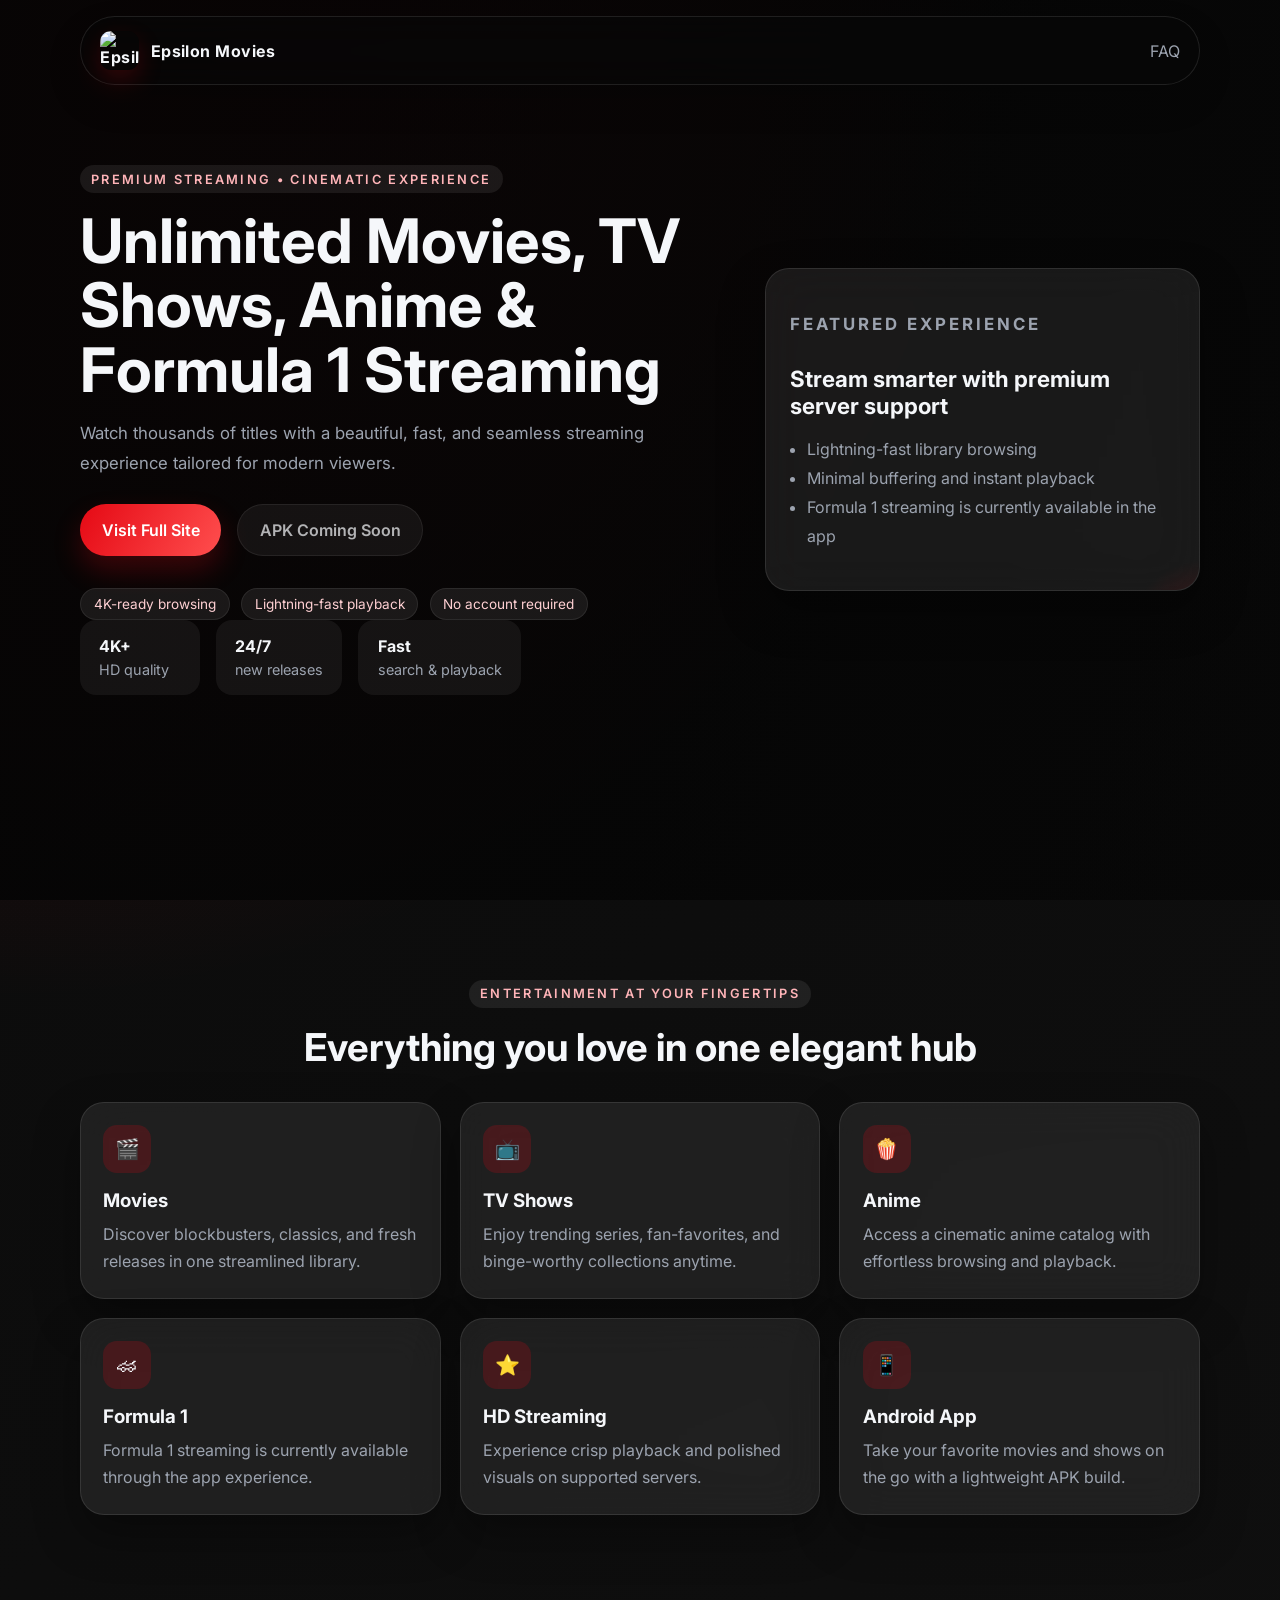
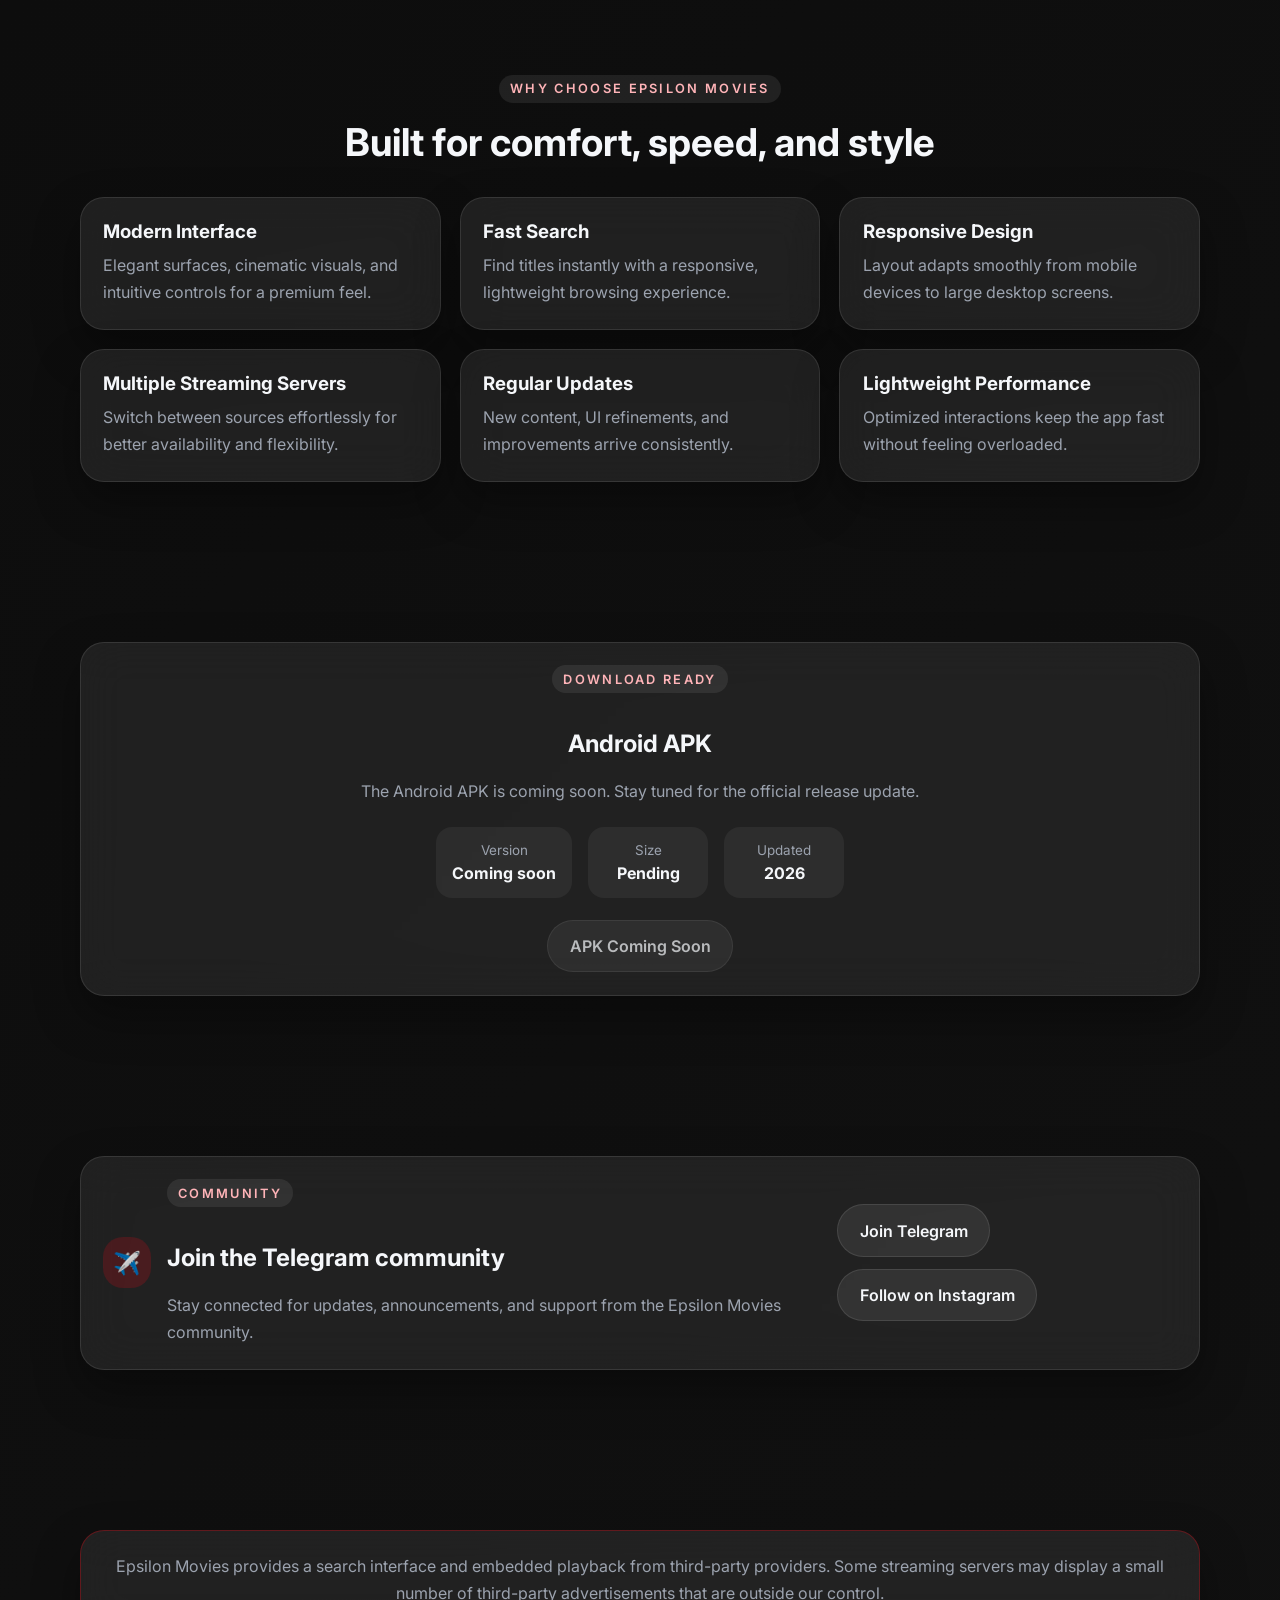
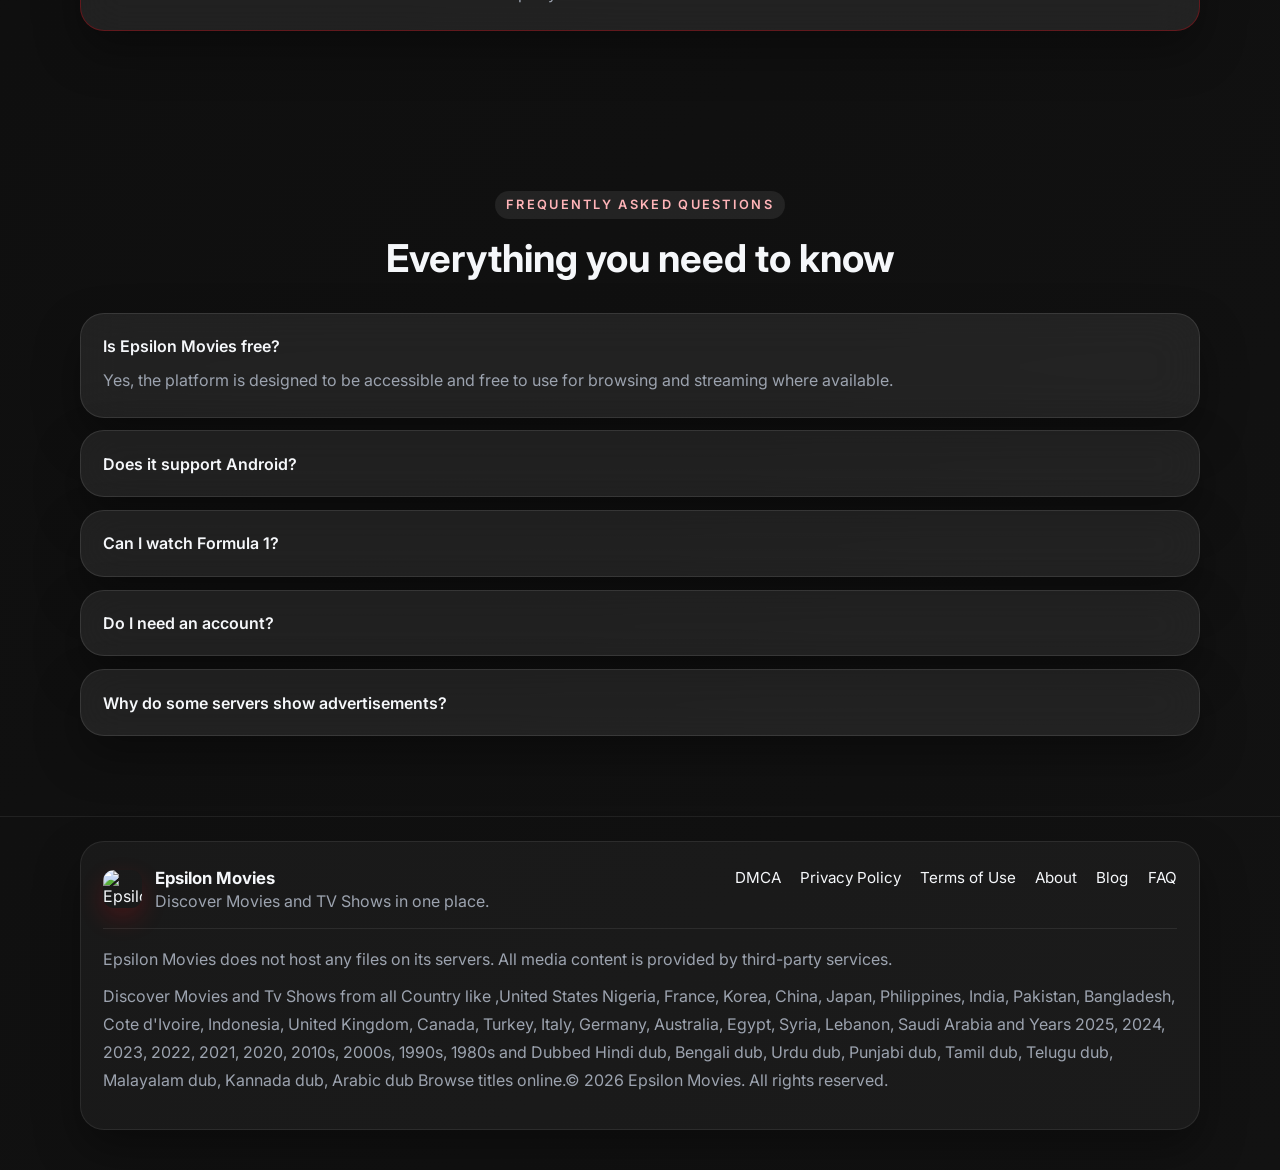
==== index.html @ 2ac41dfd "Add files via upload" ====
<!DOCTYPE html>
<html lang="en">
  <head>
    <meta charset="UTF-8" />
    <meta name="viewport" content="width=device-width, initial-scale=1.0" />
    <title>Epsilon Movies | Premium Streaming Landing Page</title>
    <meta
      name="description"
      content="Discover Epsilon Movies for unlimited movies, TV shows, anime, and Formula 1 streaming with a premium, fast, and responsive experience."
    />
    <meta name="theme-color" content="#0B0B0B" />
    <meta property="og:title" content="Epsilon Movies" />
    <meta
      property="og:description"
      content="Premium streaming experience for movies, TV shows, anime, and Formula 1."
    />
    <meta property="og:type" content="website" />
    <meta name="robots" content="index,follow" />
    <link rel="preconnect" href="https://fonts.googleapis.com" />
    <link rel="preconnect" href="https://fonts.gstatic.com" crossorigin />
    <link
      href="https://fonts.googleapis.com/css2?family=Inter:wght@400;500;600;700;800&display=swap"
      rel="stylesheet"
    />
    <link rel="stylesheet" href="styles.css" />
    <script src="config.js"></script>
  </head>
  <body>
    <div class="progress-bar" aria-hidden="true"></div>
    <button class="back-to-top" id="backToTop" type="button" aria-label="Back to top">↑</button>

    <div class="page-loader" aria-hidden="true">
      <div class="loader-ring"></div>
    </div>

    <header class="hero" id="top">
      <div class="hero-overlay"></div>
      <nav class="nav container">
        <a class="brand" href="#top" aria-label="Epsilon Movies home">
          <img class="brand-logo" src="file_00000000ea5072099b8b63f4286912cb.png" alt="Epsilon Movies logo" />
          <span>Epsilon Movies</span>
        </a>
        <a class="nav-link" href="#faq">FAQ</a>
      </nav>

      <div class="hero-content container reveal">
        <div class="hero-copy">
          <span class="eyebrow">Premium streaming • cinematic experience</span>
          <h1>Unlimited Movies, TV Shows, Anime &amp; Formula 1 Streaming</h1>
          <p>
            Watch thousands of titles with a beautiful, fast, and seamless streaming experience tailored for modern viewers.
          </p>
          <div class="hero-actions">
            <a class="btn btn-primary" href="https://epsilonmovies.space-z.ai" data-site-link>Visit Full Site</a>
            <a class="btn btn-secondary disabled" href="#download" aria-disabled="true">APK Coming Soon</a>
          </div>
          <div class="hero-badges" aria-label="Highlights">
            <span class="hero-badge">4K-ready browsing</span>
            <span class="hero-badge">Lightning-fast playback</span>
            <span class="hero-badge">No account required</span>
          </div>
          <div class="hero-stats">
            <div><strong>4K+</strong><span>HD quality</span></div>
            <div><strong>24/7</strong><span>new releases</span></div>
            <div><strong>Fast</strong><span>search & playback</span></div>
          </div>
        </div>
        <div class="hero-card glass-card">
          <p class="card-label">Featured Experience</p>
          <h2>Stream smarter with premium server support</h2>
          <ul>
            <li>Lightning-fast library browsing</li>
            <li>Minimal buffering and instant playback</li>
            <li>Formula 1 streaming is currently available in the app</li>
          </ul>
        </div>
      </div>
    </header>

    <main>
      <section class="section container" id="features">
        <div class="section-heading reveal">
          <span class="eyebrow">Entertainment at your fingertips</span>
          <h2>Everything you love in one elegant hub</h2>
        </div>
        <div class="feature-grid">
          <article class="glass-card feature-card reveal">
            <div class="feature-icon">🎬</div>
            <h3>Movies</h3>
            <p>Discover blockbusters, classics, and fresh releases in one streamlined library.</p>
          </article>
          <article class="glass-card feature-card reveal">
            <div class="feature-icon">📺</div>
            <h3>TV Shows</h3>
            <p>Enjoy trending series, fan-favorites, and binge-worthy collections anytime.</p>
          </article>
          <article class="glass-card feature-card reveal">
            <div class="feature-icon">🍿</div>
            <h3>Anime</h3>
            <p>Access a cinematic anime catalog with effortless browsing and playback.</p>
          </article>
          <article class="glass-card feature-card reveal">
            <div class="feature-icon">🏎</div>
            <h3>Formula 1</h3>
            <p>Formula 1 streaming is currently available through the app experience.</p>
          </article>
          <article class="glass-card feature-card reveal">
            <div class="feature-icon">⭐</div>
            <h3>HD Streaming</h3>
            <p>Experience crisp playback and polished visuals on supported servers.</p>
          </article>
          <article class="glass-card feature-card reveal">
            <div class="feature-icon">📱</div>
            <h3>Android App</h3>
            <p>Take your favorite movies and shows on the go with a lightweight APK build.</p>
          </article>
        </div>
      </section>

      <section class="section container" id="benefits">
        <div class="section-heading reveal">
          <span class="eyebrow">Why choose Epsilon Movies</span>
          <h2>Built for comfort, speed, and style</h2>
        </div>
        <div class="benefit-grid">
          <article class="glass-card benefit-card reveal">
            <h3>Modern Interface</h3>
            <p>Elegant surfaces, cinematic visuals, and intuitive controls for a premium feel.</p>
          </article>
          <article class="glass-card benefit-card reveal">
            <h3>Fast Search</h3>
            <p>Find titles instantly with a responsive, lightweight browsing experience.</p>
          </article>
          <article class="glass-card benefit-card reveal">
            <h3>Responsive Design</h3>
            <p>Layout adapts smoothly from mobile devices to large desktop screens.</p>
          </article>
          <article class="glass-card benefit-card reveal">
            <h3>Multiple Streaming Servers</h3>
            <p>Switch between sources effortlessly for better availability and flexibility.</p>
          </article>
          <article class="glass-card benefit-card reveal">
            <h3>Regular Updates</h3>
            <p>New content, UI refinements, and improvements arrive consistently.</p>
          </article>
          <article class="glass-card benefit-card reveal">
            <h3>Lightweight Performance</h3>
            <p>Optimized interactions keep the app fast without feeling overloaded.</p>
          </article>
        </div>
      </section>

      <section class="section container" id="download">
        <div class="glass-card download-card reveal">
          <div class="download-content">
            <span class="eyebrow">Download ready</span>
            <h2>Android APK</h2>
            <p>The Android APK is coming soon. Stay tuned for the official release update.</p>
            <div class="download-metrics">
              <div><span>Version</span><strong>Coming soon</strong></div>
              <div><span>Size</span><strong>Pending</strong></div>
              <div><span>Updated</span><strong>2026</strong></div>
            </div>
            <a class="btn btn-secondary disabled" href="#download" aria-disabled="true">APK Coming Soon</a>
          </div>
        </div>
      </section>

      <section class="section container" id="telegram">
        <div class="glass-card telegram-card reveal">
          <div class="telegram-icon">✈️</div>
          <div>
            <span class="eyebrow">Community</span>
            <h2>Join the Telegram community</h2>
            <p>Stay connected for updates, announcements, and support from the Epsilon Movies community.</p>
          </div>
          <div class="social-actions">
            <a class="btn btn-secondary" href="https://t.me/epsilonmovies" data-telegram-link target="_blank" rel="noreferrer">Join Telegram</a>
            <a class="btn btn-secondary" href="https://instagram.com/epsilonmovies.in" data-instagram-link target="_blank" rel="noreferrer">Follow on Instagram</a>
          </div>
        </div>
      </section>

      <section class="section container" id="disclaimer">
        <div class="glass-card disclaimer-card reveal">
          <p>
            Epsilon Movies provides a search interface and embedded playback from third-party providers. Some streaming servers may display a small number of third-party advertisements that are outside our control.
          </p>
        </div>
      </section>

      <section class="section container" id="faq">
        <div class="section-heading reveal">
          <span class="eyebrow">Frequently asked questions</span>
          <h2>Everything you need to know</h2>
        </div>
        <div class="faq-list">
          <details class="glass-card faq-item reveal" open>
            <summary>Is Epsilon Movies free?</summary>
            <p>Yes, the platform is designed to be accessible and free to use for browsing and streaming where available.</p>
          </details>
          <details class="glass-card faq-item reveal">
            <summary>Does it support Android?</summary>
            <p>Yes, Epsilon Movies offers an Android-friendly experience and APK download support.</p>
          </details>
          <details class="glass-card faq-item reveal">
            <summary>Can I watch Formula 1?</summary>
            <p>Yes, Formula 1 streaming is currently available through the app experience.</p>
          </details>
          <details class="glass-card faq-item reveal">
            <summary>Do I need an account?</summary>
            <p>No account is required for basic browsing and playback through the site experience.</p>
          </details>
          <details class="glass-card faq-item reveal">
            <summary>Why do some servers show advertisements?</summary>
            <p>Some third-party providers may include ads, and those display outside of our direct control.</p>
          </details>
        </div>
      </section>
    </main>

    <footer class="footer">
      <div class="container footer-shell">
        <div class="footer-top">
          <div class="footer-brand">
            <img class="brand-logo" src="file_00000000ea5072099b8b63f4286912cb.png" alt="Epsilon Movies logo" />
            <div>
              <h3>Epsilon Movies</h3>
              <p>Discover Movies and TV Shows in one place.</p>
            </div>
          </div>
          <div class="footer-links-grid">
            <a href="dmca.html">DMCA</a>
            <a href="privacy.html">Privacy Policy</a>
            <a href="terms.html">Terms of Use</a>
            <a href="#">About</a>
            <a href="#">Blog</a>
            <a href="#faq">FAQ</a>
          </div>
        </div>
        <div class="footer-divider"></div>
        <div class="footer-bottom">
          <p>
            Epsilon Movies does not host any files on its servers. All media content is provided by third-party services.
          </p>
          <p>
            Discover Movies and Tv Shows from all Country like ,United States Nigeria, France, Korea, China, Japan, Philippines, India, Pakistan, Bangladesh, Cote d'Ivoire, Indonesia, United Kingdom, Canada, Turkey, Italy, Germany, Australia, Egypt, Syria, Lebanon, Saudi Arabia and Years 2025, 2024, 2023, 2022, 2021, 2020, 2010s, 2000s, 1990s, 1980s and Dubbed Hindi dub, Bengali dub, Urdu dub, Punjabi dub, Tamil dub, Telugu dub, Malayalam dub, Kannada dub, Arabic dub Browse titles online.© 2026 Epsilon Movies. All rights reserved.
          </p>
        </div>
      </div>
    </footer>

    <script src="script.js"></script>
  </body>
</html>
---- styles.css ----
:root {
  --bg: #0b0b0b;
  --bg-alt: #121212;
  --surface: rgba(255, 255, 255, 0.08);
  --surface-strong: rgba(255, 255, 255, 0.12);
  --text: #f5f7fa;
  --muted: #9ca3af;
  --accent: #e50914;
  --accent-soft: rgba(229, 9, 20, 0.2);
  --border: rgba(255, 255, 255, 0.1);
  --shadow: 0 20px 45px rgba(0, 0, 0, 0.35);
}

* {
  box-sizing: border-box;
}

html {
  scroll-behavior: smooth;
}

body {
  margin: 0;
  font-family: 'Inter', sans-serif;
  background:
    radial-gradient(circle at top left, rgba(229, 9, 20, 0.24), transparent 22%),
    linear-gradient(135deg, var(--bg), var(--bg-alt));
  color: var(--text);
  min-height: 100vh;
  overflow-x: hidden;
}

img {
  max-width: 100%;
  display: block;
}

a {
  color: inherit;
  text-decoration: none;
}

.container {
  width: min(1120px, calc(100% - 2rem));
  margin: 0 auto;
}

.page-loader {
  position: fixed;
  inset: 0;
  background: var(--bg);
  display: grid;
  place-items: center;
  z-index: 50;
  transition: opacity 0.45s ease, visibility 0.45s ease;
}

.page-loader.hidden {
  opacity: 0;
  visibility: hidden;
}

.loader-ring {
  width: 3rem;
  height: 3rem;
  border-radius: 999px;
  border: 3px solid rgba(255, 255, 255, 0.15);
  border-top-color: var(--accent);
  animation: spin 0.9s linear infinite;
}

.glass-card {
  background: var(--surface);
  border: 1px solid var(--border);
  box-shadow: var(--shadow);
  backdrop-filter: blur(22px);
  -webkit-backdrop-filter: blur(22px);
  border-radius: 24px;
}

.hero {
  position: relative;
  min-height: 100vh;
  overflow: hidden;
}

.hero::before {
  content: '';
  position: absolute;
  inset: 0;
  background: url('https://images.unsplash.com/photo-1485846234645-a62644f84728?auto=format&fit=crop&w=1600&q=80') center/cover;
  filter: brightness(0.26) saturate(0.9);
  transform: scale(1.02);
}

.hero-overlay {
  position: absolute;
  inset: 0;
  background: linear-gradient(110deg, rgba(4, 4, 4, 0.95), rgba(4, 4, 4, 0.65));
}

.nav,
.hero-content {
  position: relative;
  z-index: 1;
}

.progress-bar {
  position: fixed;
  inset: 0 0 auto 0;
  height: 3px;
  width: 0;
  background: linear-gradient(90deg, var(--accent), #ff6b6b);
  z-index: 70;
  box-shadow: 0 0 18px rgba(229, 9, 20, 0.35);
}

.back-to-top {
  position: fixed;
  right: 1.2rem;
  bottom: 1.2rem;
  width: 3rem;
  height: 3rem;
  border: 0;
  border-radius: 50%;
  background: linear-gradient(135deg, var(--accent), #ff5b5b);
  color: white;
  font-size: 1.2rem;
  cursor: pointer;
  box-shadow: 0 12px 24px rgba(229, 9, 20, 0.28);
  opacity: 0;
  visibility: hidden;
  transform: translateY(10px);
  transition: opacity 0.25s ease, transform 0.25s ease, visibility 0.25s ease;
  z-index: 60;
}

.back-to-top.visible {
  opacity: 1;
  visibility: visible;
  transform: translateY(0);
}

.nav {
  display: flex;
  justify-content: space-between;
  align-items: center;
  margin-top: 1rem;
  padding: 0.9rem 1.2rem;
  border: 1px solid var(--border);
  border-radius: 999px;
  background: rgba(7, 7, 7, 0.6);
  backdrop-filter: blur(18px);
  -webkit-backdrop-filter: blur(18px);
  box-shadow: 0 16px 34px rgba(0, 0, 0, 0.2);
}

.brand {
  display: inline-flex;
  align-items: center;
  gap: 0.75rem;
  font-weight: 700;
  letter-spacing: 0.03em;
}

.brand-logo {
  width: 2.4rem;
  height: 2.4rem;
  object-fit: contain;
  border-radius: 0.7rem;
  box-shadow: 0 10px 24px rgba(229, 9, 20, 0.2);
}

.hero-badges {
  display: flex;
  flex-wrap: wrap;
  gap: 0.7rem;
  margin-top: 1rem;
}

.hero-badge {
  padding: 0.45rem 0.8rem;
  border-radius: 999px;
  background: rgba(255, 255, 255, 0.08);
  color: #ffd0d3;
  font-size: 0.85rem;
  border: 1px solid rgba(255, 255, 255, 0.08);
}

.nav-link {
  color: var(--muted);
  transition: color 0.2s ease;
}

.nav-link:hover {
  color: var(--text);
}

.hero-content {
  display: grid;
  grid-template-columns: 1.2fr 0.8fr;
  gap: 2rem;
  padding: 5rem 0 4rem;
  align-items: center;
}

.eyebrow {
  display: inline-flex;
  align-items: center;
  gap: 0.35rem;
  padding: 0.4rem 0.7rem;
  border-radius: 999px;
  background: rgba(255, 255, 255, 0.08);
  color: #ffb4b8;
  font-size: 0.8rem;
  font-weight: 600;
  text-transform: uppercase;
  letter-spacing: 0.18em;
  margin-bottom: 1rem;
}

.hero h1 {
  font-size: clamp(2.2rem, 4.8vw, 4.4rem);
  line-height: 1.05;
  margin: 0 0 1rem;
  max-width: 760px;
}

.hero p {
  color: var(--muted);
  font-size: 1.05rem;
  line-height: 1.75;
  max-width: 640px;
  margin-bottom: 1.6rem;
}

.hero-actions {
  display: flex;
  flex-wrap: wrap;
  gap: 1rem;
  margin-bottom: 2rem;
}

.btn {
  display: inline-flex;
  justify-content: center;
  align-items: center;
  border-radius: 999px;
  padding: 0.95rem 1.35rem;
  font-weight: 600;
  transition: transform 0.2s ease, box-shadow 0.2s ease, background 0.2s ease;
}

.btn:hover {
  transform: translateY(-2px);
}

.btn.disabled {
  opacity: 0.72;
  pointer-events: none;
}

.btn-primary {
  background: linear-gradient(120deg, var(--accent), #ff4e4e);
  color: white;
  box-shadow: 0 14px 28px rgba(229, 9, 20, 0.24);
}

.btn-secondary {
  background: rgba(255, 255, 255, 0.08);
  color: var(--text);
  border: 1px solid var(--border);
}

.hero-stats {
  display: flex;
  flex-wrap: wrap;
  gap: 1rem;
}

.hero-stats > div {
  padding: 0.95rem 1.2rem;
  border-radius: 16px;
  background: rgba(255, 255, 255, 0.06);
  min-width: 120px;
}

.hero-stats strong {
  display: block;
  font-size: 1rem;
  margin-bottom: 0.24rem;
}

.hero-stats span {
  color: var(--muted);
  font-size: 0.9rem;
}

.hero-card {
  padding: 1.5rem;
  animation: float 4.8s ease-in-out infinite;
  position: relative;
  overflow: hidden;
}

.hero-card::after {
  content: '';
  position: absolute;
  inset: auto -20% -40% auto;
  width: 10rem;
  height: 10rem;
  background: radial-gradient(circle, rgba(229, 9, 20, 0.22), transparent 70%);
  pointer-events: none;
}

.card-label {
  font-size: 0.8rem;
  font-weight: 700;
  text-transform: uppercase;
  letter-spacing: 0.18em;
  color: #ffb4b8;
}

.hero-card h2 {
  margin: 0.5rem 0 1rem;
  font-size: 1.4rem;
}

.hero-card ul {
  padding-left: 1.1rem;
  color: var(--muted);
  line-height: 1.8;
}

.section {
  padding: 5rem 0;
}

.section-heading {
  text-align: center;
  margin-bottom: 2rem;
}

.section-heading h2 {
  margin: 0;
  font-size: clamp(1.7rem, 3vw, 2.4rem);
}

.feature-grid,
.benefit-grid {
  display: grid;
  grid-template-columns: repeat(3, minmax(0, 1fr));
  gap: 1.2rem;
}

.feature-card,
.benefit-card,
.faq-item,
.disclaimer-card,
.telegram-card,
.download-card {
  padding: 1.4rem;
}

.feature-card:hover,
.benefit-card:hover,
.faq-item:hover {
  transform: translateY(-3px);
  border-color: rgba(229, 9, 20, 0.55);
  transition: transform 0.2s ease, border-color 0.2s ease;
}

.feature-icon {
  width: 3rem;
  height: 3rem;
  border-radius: 14px;
  display: grid;
  place-items: center;
  margin-bottom: 1rem;
  background: var(--accent-soft);
  font-size: 1.25rem;
}

.feature-card h3,
.benefit-card h3 {
  margin: 0 0 0.55rem;
}

.feature-card p,
.benefit-card p,
.faq-item p,
.disclaimer-card p,
.telegram-card p,
.download-card p {
  color: var(--muted);
  line-height: 1.7;
  margin: 0;
}

.slider {
  position: relative;
  display: grid;
  grid-template-columns: auto 1fr auto;
  align-items: center;
  gap: 1rem;
}

.slider-frame {
  position: relative;
  min-height: 420px;
  border-radius: 28px;
  overflow: hidden;
  border: 1px solid var(--border);
  background: rgba(255, 255, 255, 0.06);
}

.slide {
  position: absolute;
  inset: 0;
  opacity: 0;
  pointer-events: none;
  transition: opacity 0.4s ease;
}

.slide.active {
  opacity: 1;
  pointer-events: auto;
}

.slide img {
  width: 100%;
  height: 100%;
  object-fit: cover;
}

.slide-caption {
  position: absolute;
  left: 1.5rem;
  right: 1.5rem;
  bottom: 1.5rem;
  padding: 1rem 1.2rem;
  border-radius: 18px;
  background: rgba(8, 8, 8, 0.72);
  backdrop-filter: blur(10px);
}

.slide-caption h3 {
  margin: 0 0 0.3rem;
}

.slide-caption p {
  margin: 0;
  color: var(--muted);
}

.slider-btn {
  width: 2.8rem;
  height: 2.8rem;
  border: 0;
  border-radius: 50%;
  background: rgba(255, 255, 255, 0.12);
  color: var(--text);
  cursor: pointer;
}

.slider-dots {
  display: flex;
  justify-content: center;
  gap: 0.5rem;
  margin-top: 1rem;
}

.slider-dots button {
  width: 0.65rem;
  height: 0.65rem;
  border: 0;
  border-radius: 50%;
  background: rgba(255, 255, 255, 0.3);
  cursor: pointer;
}

.slider-dots button.active {
  background: var(--accent);
}

.download-card {
  text-align: center;
}

.download-metrics {
  display: flex;
  flex-wrap: wrap;
  justify-content: center;
  gap: 1rem;
  margin: 1.4rem 0;
}

.download-metrics > div {
  min-width: 120px;
  padding: 0.9rem 1rem;
  border-radius: 16px;
  background: rgba(255, 255, 255, 0.05);
}

.download-metrics span {
  display: block;
  color: var(--muted);
  font-size: 0.84rem;
  margin-bottom: 0.35rem;
}

.telegram-card {
  display: flex;
  align-items: center;
  justify-content: space-between;
  gap: 1rem;
}

.social-actions {
  display: flex;
  flex-wrap: wrap;
  gap: 0.75rem;
}

.telegram-icon {
  width: 3.2rem;
  height: 3.2rem;
  display: grid;
  place-items: center;
  border-radius: 20px;
  background: var(--accent-soft);
  font-size: 1.4rem;
}

.disclaimer-card {
  text-align: center;
  border-color: rgba(229, 9, 20, 0.32);
}

.faq-list {
  display: grid;
  gap: 0.8rem;
}

.faq-item summary {
  cursor: pointer;
  font-weight: 600;
  list-style: none;
}

.faq-item summary::-webkit-details-marker {
  display: none;
}

.faq-item p {
  margin-top: 0.7rem;
}

.footer {
  padding: 1.5rem 0 2.5rem;
  border-top: 1px solid rgba(255, 255, 255, 0.07);
}

.footer-shell {
  padding: 1.6rem 1.4rem;
  border: 1px solid rgba(255, 255, 255, 0.08);
  border-radius: 24px;
  background: rgba(255, 255, 255, 0.04);
  box-shadow: var(--shadow);
}

.footer-top {
  display: flex;
  justify-content: space-between;
  align-items: flex-start;
  gap: 1.4rem;
  flex-wrap: wrap;
}

.footer-brand {
  display: flex;
  align-items: center;
  gap: 0.85rem;
}

.footer-brand h3 {
  margin: 0 0 0.2rem;
  color: var(--text);
  font-size: 1.05rem;
}

.footer-brand p {
  margin: 0;
  color: var(--muted);
}

.footer-links-grid {
  display: flex;
  flex-wrap: wrap;
  gap: 0.9rem 1.2rem;
}

.footer-links-grid a {
  color: var(--text);
  font-size: 0.95rem;
}

.footer-divider {
  height: 1px;
  margin: 1.1rem 0 0.95rem;
  background: rgba(255, 255, 255, 0.08);
}

.footer-bottom {
  color: var(--muted);
  line-height: 1.75;
}

.footer-bottom p {
  margin: 0 0 0.6rem;
}

@media (max-width: 860px) {
  .hero-content {
    grid-template-columns: 1fr;
    padding-top: 3.5rem;
  }

  .feature-grid,
  .benefit-grid {
    grid-template-columns: repeat(2, minmax(0, 1fr));
  }

  .telegram-card {
    flex-direction: column;
    align-items: flex-start;
  }

  .footer-content {
    flex-direction: column;
    align-items: flex-start;
  }
}

@media (max-width: 620px) {
  .nav {
    padding: 0.8rem 1rem;
    border-radius: 1.1rem;
  }

  .hero-actions {
    flex-direction: column;
    align-items: flex-start;
  }

  .feature-grid,
  .benefit-grid {
    grid-template-columns: 1fr;
  }

  .slider {
    grid-template-columns: 1fr;
  }

  .slider-btn {
    display: none;
  }

  .slider-frame {
    min-height: 320px;
  }
}

.footer-links {
  display: flex;
  flex-wrap: wrap;
  gap: 0.9rem;
}

.footer-links a:hover {
  color: var(--text);
}

.policy-hero {
  min-height: 70vh;
}

.policy-intro {
  position: relative;
  z-index: 1;
  padding: 4rem 0 2rem;
  max-width: 760px;
}

.policy-card {
  padding: 2rem;
}

.policy-card h2 {
  margin-top: 1.5rem;
  margin-bottom: 0.75rem;
}

.policy-card ul {
  padding-left: 1.2rem;
  color: var(--muted);
  line-height: 1.8;
}

.contact-box {
  margin-top: 1.6rem;
  padding: 1.2rem 1.3rem;
  border-radius: 18px;
  background: rgba(255, 255, 255, 0.05);
  border: 1px solid rgba(255, 255, 255, 0.08);
}

.reveal {
  opacity: 0;
  transform: translateY(26px);
  transition: opacity 0.7s ease, transform 0.7s ease;
}

.reveal.visible {
  opacity: 1;
  transform: translateY(0);
}

@keyframes spin {
  to {
    transform: rotate(360deg);
  }
}

@keyframes float {
  0%,
  100% {
    transform: translateY(0px);
  }
  50% {
    transform: translateY(-8px);
  }
}

@media (max-width: 900px) {
  .hero-content,
  .feature-grid,
  .benefit-grid {
    grid-template-columns: 1fr 1fr;
  }

  .hero-content {
    grid-template-columns: 1fr;
  }

  .hero-card {
    max-width: 480px;
  }
}

@media (max-width: 640px) {
  .hero {
    min-height: auto;
  }

  .hero-content {
    padding-top: 3rem;
  }

  .feature-grid,
  .benefit-grid,
  .hero-content {
    grid-template-columns: 1fr;
  }

  .slider {
    grid-template-columns: 1fr;
  }

  .slider-btn {
    display: none;
  }

  .telegram-card,
  .footer-content {
    flex-direction: column;
    align-items: flex-start;
  }

  .hero-actions {
    flex-direction: column;
    align-items: stretch;
  }
}

@media (prefers-reduced-motion: reduce) {
  *, *::before, *::after {
    animation-duration: 0.01ms !important;
    animation-iteration-count: 1 !important;
    transition-duration: 0.01ms !important;
    scroll-behavior: auto !important;
  }
}
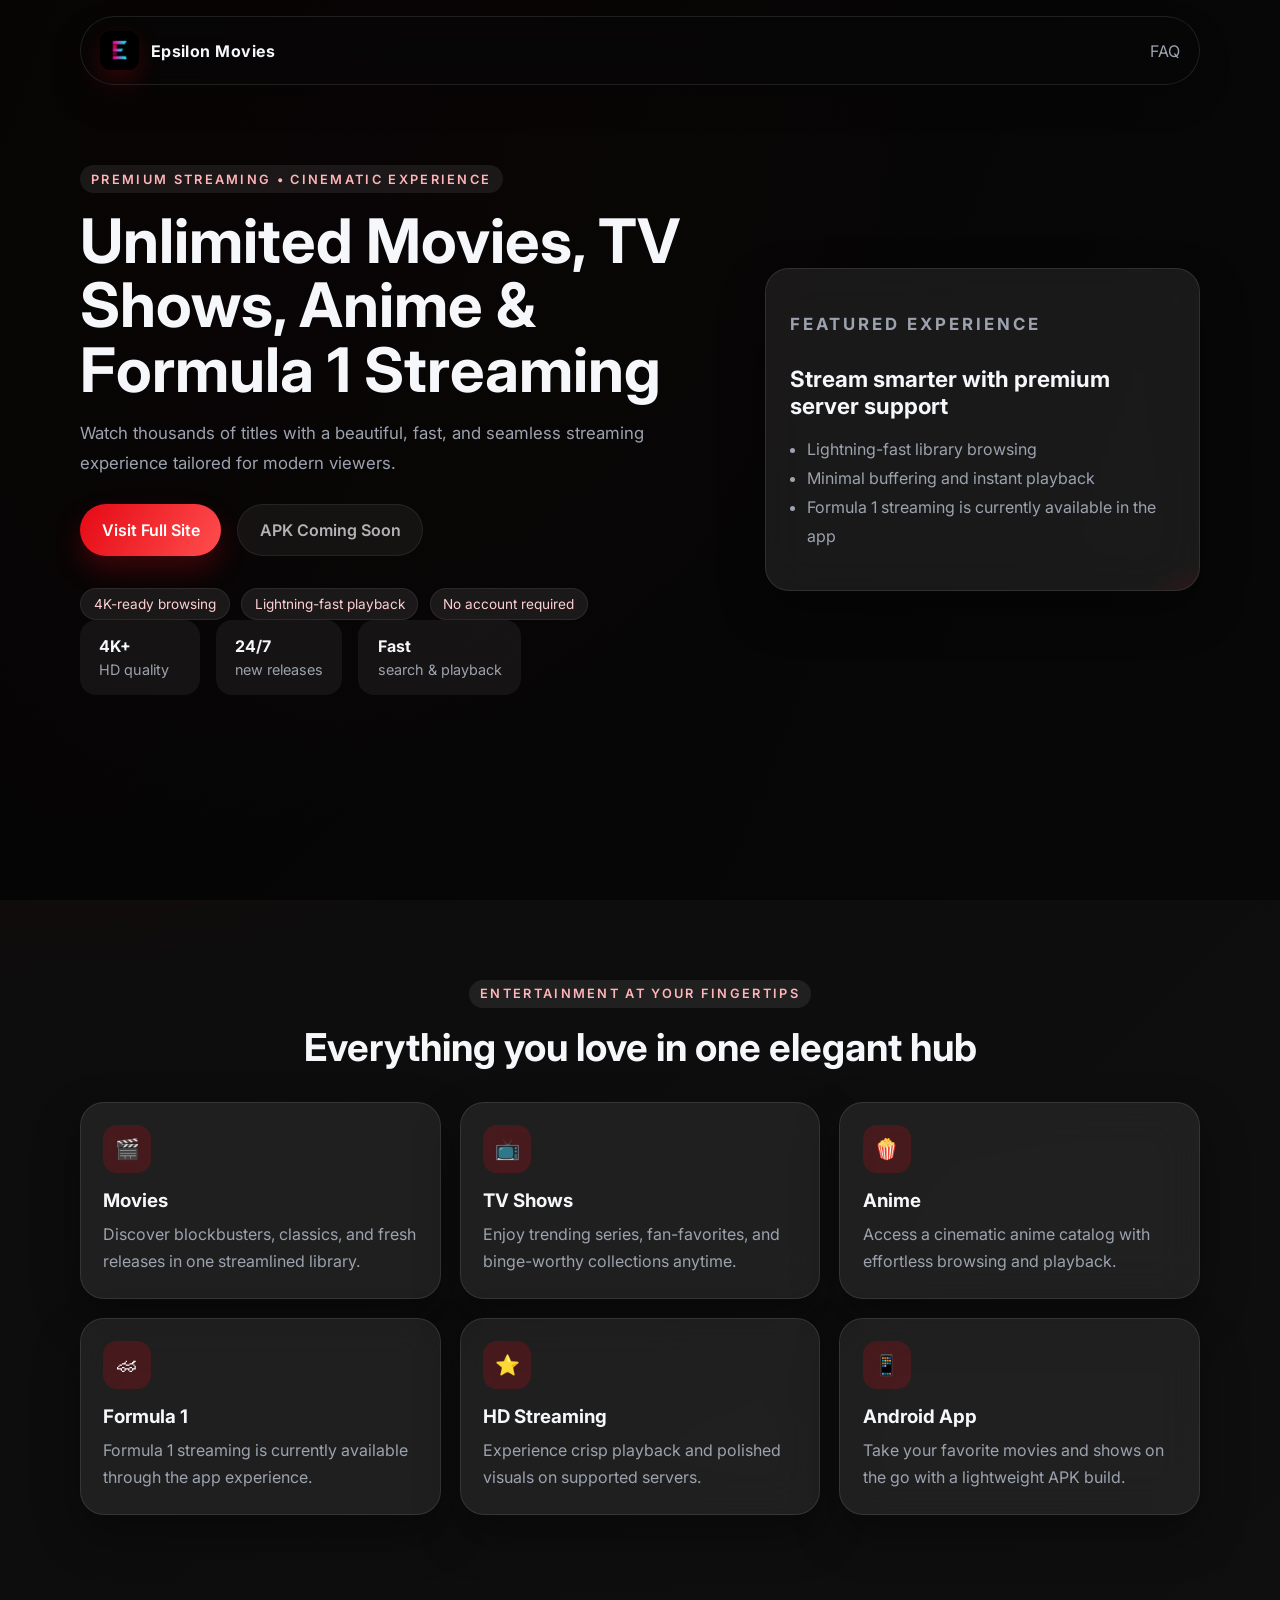
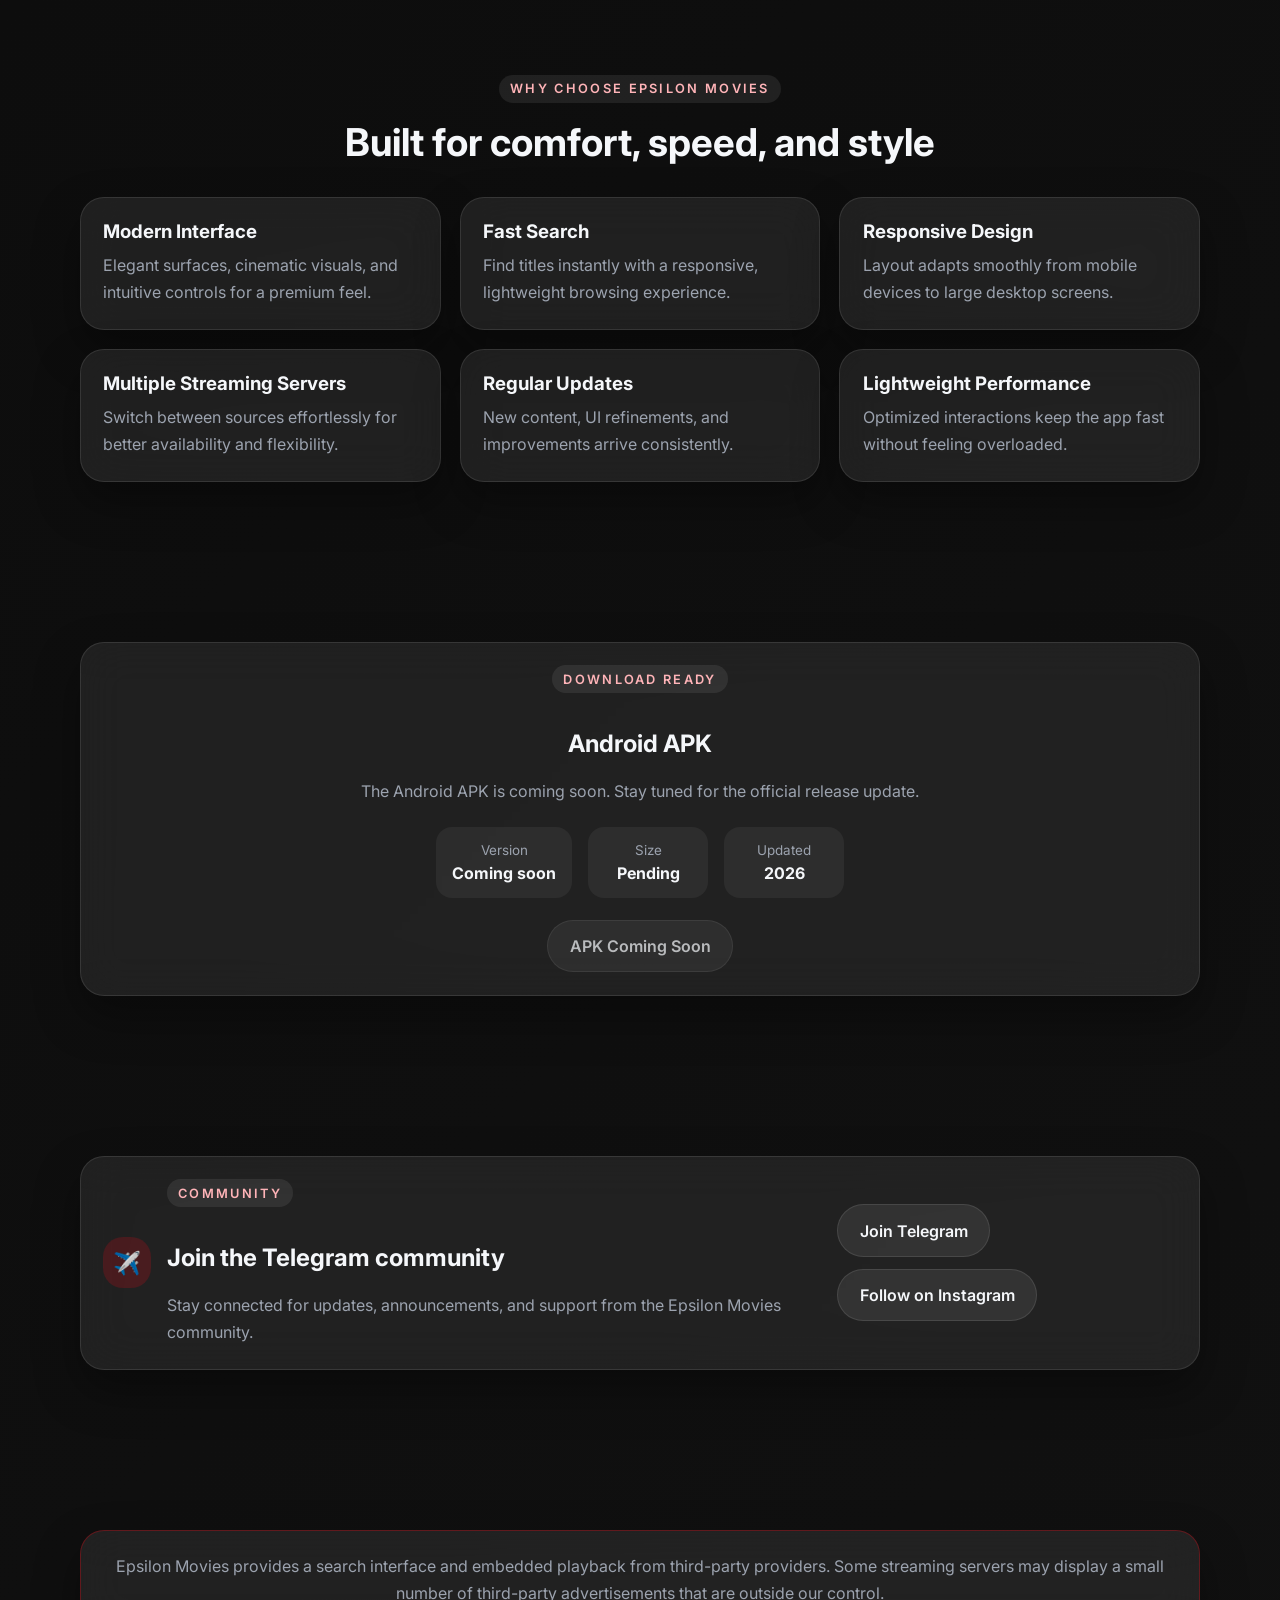
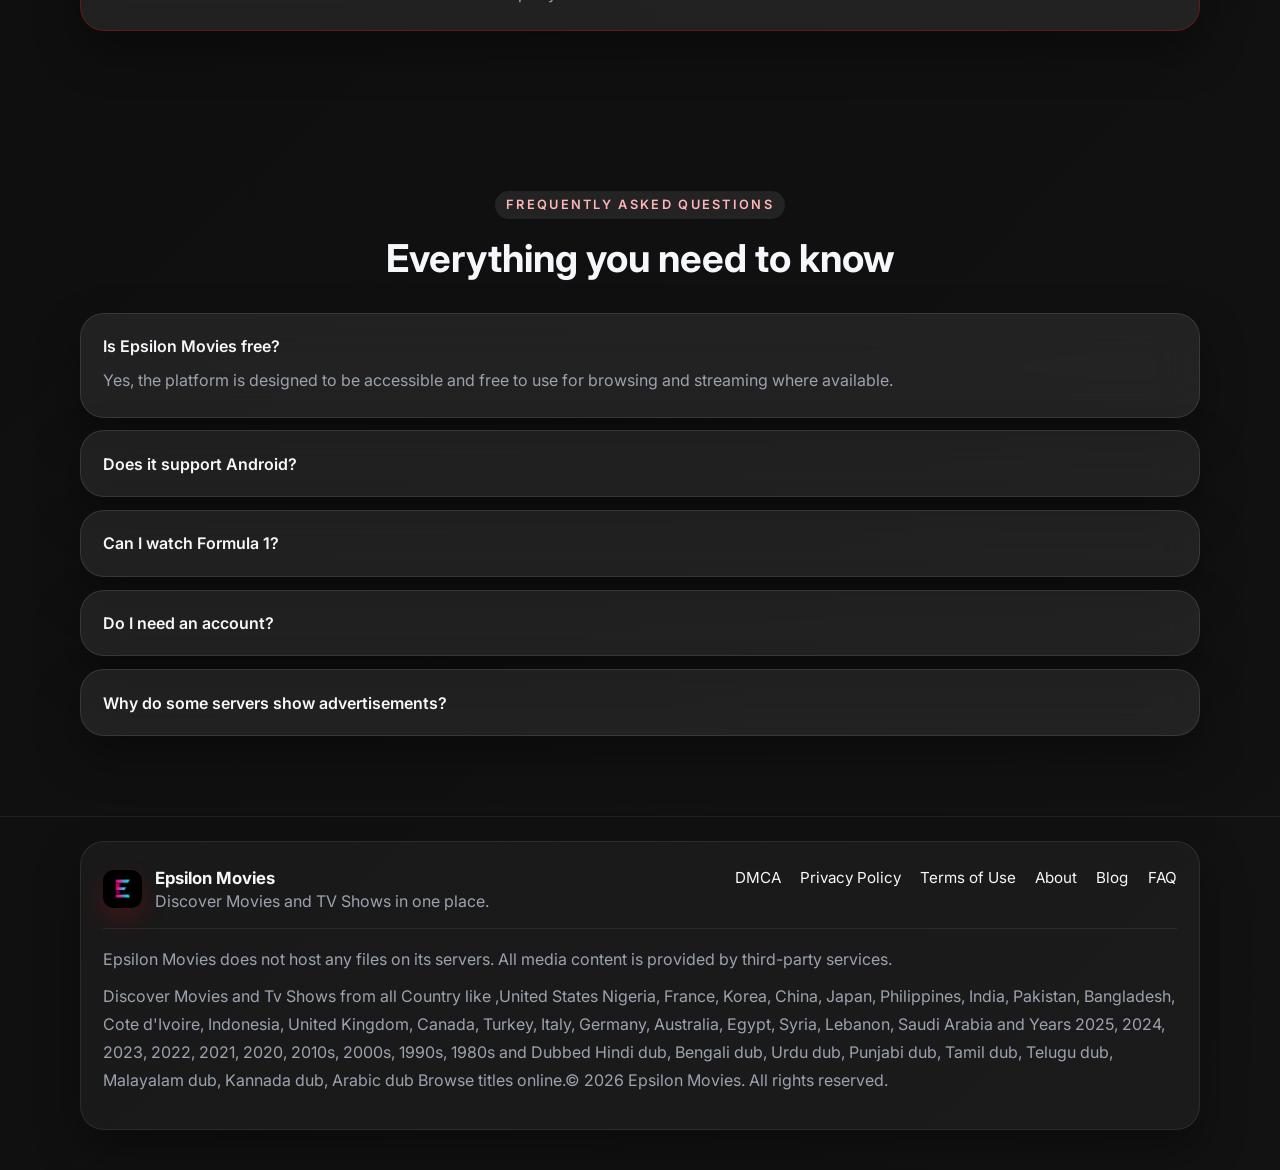
==== commit 9519d3ad: "Initial landing page" ====
--- a/index.html
+++ b/index.html
@@ -1,255 +1,255 @@
-<!DOCTYPE html>
-<html lang="en">
-  <head>
-    <meta charset="UTF-8" />
-    <meta name="viewport" content="width=device-width, initial-scale=1.0" />
-    <title>Epsilon Movies | Premium Streaming Landing Page</title>
-    <meta
-      name="description"
-      content="Discover Epsilon Movies for unlimited movies, TV shows, anime, and Formula 1 streaming with a premium, fast, and responsive experience."
-    />
-    <meta name="theme-color" content="#0B0B0B" />
-    <meta property="og:title" content="Epsilon Movies" />
-    <meta
-      property="og:description"
-      content="Premium streaming experience for movies, TV shows, anime, and Formula 1."
-    />
-    <meta property="og:type" content="website" />
-    <meta name="robots" content="index,follow" />
-    <link rel="preconnect" href="https://fonts.googleapis.com" />
-    <link rel="preconnect" href="https://fonts.gstatic.com" crossorigin />
-    <link
-      href="https://fonts.googleapis.com/css2?family=Inter:wght@400;500;600;700;800&display=swap"
-      rel="stylesheet"
-    />
-    <link rel="stylesheet" href="styles.css" />
-    <script src="config.js"></script>
-  </head>
-  <body>
-    <div class="progress-bar" aria-hidden="true"></div>
-    <button class="back-to-top" id="backToTop" type="button" aria-label="Back to top">↑</button>
-
-    <div class="page-loader" aria-hidden="true">
-      <div class="loader-ring"></div>
-    </div>
-
-    <header class="hero" id="top">
-      <div class="hero-overlay"></div>
-      <nav class="nav container">
-        <a class="brand" href="#top" aria-label="Epsilon Movies home">
-          <img class="brand-logo" src="file_00000000ea5072099b8b63f4286912cb.png" alt="Epsilon Movies logo" />
-          <span>Epsilon Movies</span>
-        </a>
-        <a class="nav-link" href="#faq">FAQ</a>
-      </nav>
-
-      <div class="hero-content container reveal">
-        <div class="hero-copy">
-          <span class="eyebrow">Premium streaming • cinematic experience</span>
-          <h1>Unlimited Movies, TV Shows, Anime &amp; Formula 1 Streaming</h1>
-          <p>
-            Watch thousands of titles with a beautiful, fast, and seamless streaming experience tailored for modern viewers.
-          </p>
-          <div class="hero-actions">
-            <a class="btn btn-primary" href="https://epsilonmovies.space-z.ai" data-site-link>Visit Full Site</a>
-            <a class="btn btn-secondary disabled" href="#download" aria-disabled="true">APK Coming Soon</a>
-          </div>
-          <div class="hero-badges" aria-label="Highlights">
-            <span class="hero-badge">4K-ready browsing</span>
-            <span class="hero-badge">Lightning-fast playback</span>
-            <span class="hero-badge">No account required</span>
-          </div>
-          <div class="hero-stats">
-            <div><strong>4K+</strong><span>HD quality</span></div>
-            <div><strong>24/7</strong><span>new releases</span></div>
-            <div><strong>Fast</strong><span>search & playback</span></div>
-          </div>
-        </div>
-        <div class="hero-card glass-card">
-          <p class="card-label">Featured Experience</p>
-          <h2>Stream smarter with premium server support</h2>
-          <ul>
-            <li>Lightning-fast library browsing</li>
-            <li>Minimal buffering and instant playback</li>
-            <li>Formula 1 streaming is currently available in the app</li>
-          </ul>
-        </div>
-      </div>
-    </header>
-
-    <main>
-      <section class="section container" id="features">
-        <div class="section-heading reveal">
-          <span class="eyebrow">Entertainment at your fingertips</span>
-          <h2>Everything you love in one elegant hub</h2>
-        </div>
-        <div class="feature-grid">
-          <article class="glass-card feature-card reveal">
-            <div class="feature-icon">🎬</div>
-            <h3>Movies</h3>
-            <p>Discover blockbusters, classics, and fresh releases in one streamlined library.</p>
-          </article>
-          <article class="glass-card feature-card reveal">
-            <div class="feature-icon">📺</div>
-            <h3>TV Shows</h3>
-            <p>Enjoy trending series, fan-favorites, and binge-worthy collections anytime.</p>
-          </article>
-          <article class="glass-card feature-card reveal">
-            <div class="feature-icon">🍿</div>
-            <h3>Anime</h3>
-            <p>Access a cinematic anime catalog with effortless browsing and playback.</p>
-          </article>
-          <article class="glass-card feature-card reveal">
-            <div class="feature-icon">🏎</div>
-            <h3>Formula 1</h3>
-            <p>Formula 1 streaming is currently available through the app experience.</p>
-          </article>
-          <article class="glass-card feature-card reveal">
-            <div class="feature-icon">⭐</div>
-            <h3>HD Streaming</h3>
-            <p>Experience crisp playback and polished visuals on supported servers.</p>
-          </article>
-          <article class="glass-card feature-card reveal">
-            <div class="feature-icon">📱</div>
-            <h3>Android App</h3>
-            <p>Take your favorite movies and shows on the go with a lightweight APK build.</p>
-          </article>
-        </div>
-      </section>
-
-      <section class="section container" id="benefits">
-        <div class="section-heading reveal">
-          <span class="eyebrow">Why choose Epsilon Movies</span>
-          <h2>Built for comfort, speed, and style</h2>
-        </div>
-        <div class="benefit-grid">
-          <article class="glass-card benefit-card reveal">
-            <h3>Modern Interface</h3>
-            <p>Elegant surfaces, cinematic visuals, and intuitive controls for a premium feel.</p>
-          </article>
-          <article class="glass-card benefit-card reveal">
-            <h3>Fast Search</h3>
-            <p>Find titles instantly with a responsive, lightweight browsing experience.</p>
-          </article>
-          <article class="glass-card benefit-card reveal">
-            <h3>Responsive Design</h3>
-            <p>Layout adapts smoothly from mobile devices to large desktop screens.</p>
-          </article>
-          <article class="glass-card benefit-card reveal">
-            <h3>Multiple Streaming Servers</h3>
-            <p>Switch between sources effortlessly for better availability and flexibility.</p>
-          </article>
-          <article class="glass-card benefit-card reveal">
-            <h3>Regular Updates</h3>
-            <p>New content, UI refinements, and improvements arrive consistently.</p>
-          </article>
-          <article class="glass-card benefit-card reveal">
-            <h3>Lightweight Performance</h3>
-            <p>Optimized interactions keep the app fast without feeling overloaded.</p>
-          </article>
-        </div>
-      </section>
-
-      <section class="section container" id="download">
-        <div class="glass-card download-card reveal">
-          <div class="download-content">
-            <span class="eyebrow">Download ready</span>
-            <h2>Android APK</h2>
-            <p>The Android APK is coming soon. Stay tuned for the official release update.</p>
-            <div class="download-metrics">
-              <div><span>Version</span><strong>Coming soon</strong></div>
-              <div><span>Size</span><strong>Pending</strong></div>
-              <div><span>Updated</span><strong>2026</strong></div>
-            </div>
-            <a class="btn btn-secondary disabled" href="#download" aria-disabled="true">APK Coming Soon</a>
-          </div>
-        </div>
-      </section>
-
-      <section class="section container" id="telegram">
-        <div class="glass-card telegram-card reveal">
-          <div class="telegram-icon">✈️</div>
-          <div>
-            <span class="eyebrow">Community</span>
-            <h2>Join the Telegram community</h2>
-            <p>Stay connected for updates, announcements, and support from the Epsilon Movies community.</p>
-          </div>
-          <div class="social-actions">
-            <a class="btn btn-secondary" href="https://t.me/epsilonmovies" data-telegram-link target="_blank" rel="noreferrer">Join Telegram</a>
-            <a class="btn btn-secondary" href="https://instagram.com/epsilonmovies.in" data-instagram-link target="_blank" rel="noreferrer">Follow on Instagram</a>
-          </div>
-        </div>
-      </section>
-
-      <section class="section container" id="disclaimer">
-        <div class="glass-card disclaimer-card reveal">
-          <p>
-            Epsilon Movies provides a search interface and embedded playback from third-party providers. Some streaming servers may display a small number of third-party advertisements that are outside our control.
-          </p>
-        </div>
-      </section>
-
-      <section class="section container" id="faq">
-        <div class="section-heading reveal">
-          <span class="eyebrow">Frequently asked questions</span>
-          <h2>Everything you need to know</h2>
-        </div>
-        <div class="faq-list">
-          <details class="glass-card faq-item reveal" open>
-            <summary>Is Epsilon Movies free?</summary>
-            <p>Yes, the platform is designed to be accessible and free to use for browsing and streaming where available.</p>
-          </details>
-          <details class="glass-card faq-item reveal">
-            <summary>Does it support Android?</summary>
-            <p>Yes, Epsilon Movies offers an Android-friendly experience and APK download support.</p>
-          </details>
-          <details class="glass-card faq-item reveal">
-            <summary>Can I watch Formula 1?</summary>
-            <p>Yes, Formula 1 streaming is currently available through the app experience.</p>
-          </details>
-          <details class="glass-card faq-item reveal">
-            <summary>Do I need an account?</summary>
-            <p>No account is required for basic browsing and playback through the site experience.</p>
-          </details>
-          <details class="glass-card faq-item reveal">
-            <summary>Why do some servers show advertisements?</summary>
-            <p>Some third-party providers may include ads, and those display outside of our direct control.</p>
-          </details>
-        </div>
-      </section>
-    </main>
-
-    <footer class="footer">
-      <div class="container footer-shell">
-        <div class="footer-top">
-          <div class="footer-brand">
-            <img class="brand-logo" src="file_00000000ea5072099b8b63f4286912cb.png" alt="Epsilon Movies logo" />
-            <div>
-              <h3>Epsilon Movies</h3>
-              <p>Discover Movies and TV Shows in one place.</p>
-            </div>
-          </div>
-          <div class="footer-links-grid">
-            <a href="dmca.html">DMCA</a>
-            <a href="privacy.html">Privacy Policy</a>
-            <a href="terms.html">Terms of Use</a>
-            <a href="#">About</a>
-            <a href="#">Blog</a>
-            <a href="#faq">FAQ</a>
-          </div>
-        </div>
-        <div class="footer-divider"></div>
-        <div class="footer-bottom">
-          <p>
-            Epsilon Movies does not host any files on its servers. All media content is provided by third-party services.
-          </p>
-          <p>
-            Discover Movies and Tv Shows from all Country like ,United States Nigeria, France, Korea, China, Japan, Philippines, India, Pakistan, Bangladesh, Cote d'Ivoire, Indonesia, United Kingdom, Canada, Turkey, Italy, Germany, Australia, Egypt, Syria, Lebanon, Saudi Arabia and Years 2025, 2024, 2023, 2022, 2021, 2020, 2010s, 2000s, 1990s, 1980s and Dubbed Hindi dub, Bengali dub, Urdu dub, Punjabi dub, Tamil dub, Telugu dub, Malayalam dub, Kannada dub, Arabic dub Browse titles online.© 2026 Epsilon Movies. All rights reserved.
-          </p>
-        </div>
-      </div>
-    </footer>
-
-    <script src="script.js"></script>
-  </body>
-</html>
+<!DOCTYPE html>
+<html lang="en">
+  <head>
+    <meta charset="UTF-8" />
+    <meta name="viewport" content="width=device-width, initial-scale=1.0" />
+    <title>Epsilon Movies | Premium Streaming Landing Page</title>
+    <meta
+      name="description"
+      content="Discover Epsilon Movies for unlimited movies, TV shows, anime, and Formula 1 streaming with a premium, fast, and responsive experience."
+    />
+    <meta name="theme-color" content="#0B0B0B" />
+    <meta property="og:title" content="Epsilon Movies" />
+    <meta
+      property="og:description"
+      content="Premium streaming experience for movies, TV shows, anime, and Formula 1."
+    />
+    <meta property="og:type" content="website" />
+    <meta name="robots" content="index,follow" />
+    <link rel="preconnect" href="https://fonts.googleapis.com" />
+    <link rel="preconnect" href="https://fonts.gstatic.com" crossorigin />
+    <link
+      href="https://fonts.googleapis.com/css2?family=Inter:wght@400;500;600;700;800&display=swap"
+      rel="stylesheet"
+    />
+    <link rel="stylesheet" href="styles.css" />
+    <script src="config.js"></script>
+  </head>
+  <body>
+    <div class="progress-bar" aria-hidden="true"></div>
+    <button class="back-to-top" id="backToTop" type="button" aria-label="Back to top">↑</button>
+
+    <div class="page-loader" aria-hidden="true">
+      <div class="loader-ring"></div>
+    </div>
+
+    <header class="hero" id="top">
+      <div class="hero-overlay"></div>
+      <nav class="nav container">
+        <a class="brand" href="#top" aria-label="Epsilon Movies home">
+          <img class="brand-logo" src="file_00000000ea5072099b8b63f4286912cb.png" alt="Epsilon Movies logo" />
+          <span>Epsilon Movies</span>
+        </a>
+        <a class="nav-link" href="#faq">FAQ</a>
+      </nav>
+
+      <div class="hero-content container reveal">
+        <div class="hero-copy">
+          <span class="eyebrow">Premium streaming • cinematic experience</span>
+          <h1>Unlimited Movies, TV Shows, Anime &amp; Formula 1 Streaming</h1>
+          <p>
+            Watch thousands of titles with a beautiful, fast, and seamless streaming experience tailored for modern viewers.
+          </p>
+          <div class="hero-actions">
+            <a class="btn btn-primary" href="https://epsilonmovies.space-z.ai" data-site-link>Visit Full Site</a>
+            <a class="btn btn-secondary disabled" href="#download" aria-disabled="true">APK Coming Soon</a>
+          </div>
+          <div class="hero-badges" aria-label="Highlights">
+            <span class="hero-badge">4K-ready browsing</span>
+            <span class="hero-badge">Lightning-fast playback</span>
+            <span class="hero-badge">No account required</span>
+          </div>
+          <div class="hero-stats">
+            <div><strong>4K+</strong><span>HD quality</span></div>
+            <div><strong>24/7</strong><span>new releases</span></div>
+            <div><strong>Fast</strong><span>search & playback</span></div>
+          </div>
+        </div>
+        <div class="hero-card glass-card">
+          <p class="card-label">Featured Experience</p>
+          <h2>Stream smarter with premium server support</h2>
+          <ul>
+            <li>Lightning-fast library browsing</li>
+            <li>Minimal buffering and instant playback</li>
+            <li>Formula 1 streaming is currently available in the app</li>
+          </ul>
+        </div>
+      </div>
+    </header>
+
+    <main>
+      <section class="section container" id="features">
+        <div class="section-heading reveal">
+          <span class="eyebrow">Entertainment at your fingertips</span>
+          <h2>Everything you love in one elegant hub</h2>
+        </div>
+        <div class="feature-grid">
+          <article class="glass-card feature-card reveal">
+            <div class="feature-icon">🎬</div>
+            <h3>Movies</h3>
+            <p>Discover blockbusters, classics, and fresh releases in one streamlined library.</p>
+          </article>
+          <article class="glass-card feature-card reveal">
+            <div class="feature-icon">📺</div>
+            <h3>TV Shows</h3>
+            <p>Enjoy trending series, fan-favorites, and binge-worthy collections anytime.</p>
+          </article>
+          <article class="glass-card feature-card reveal">
+            <div class="feature-icon">🍿</div>
+            <h3>Anime</h3>
+            <p>Access a cinematic anime catalog with effortless browsing and playback.</p>
+          </article>
+          <article class="glass-card feature-card reveal">
+            <div class="feature-icon">🏎</div>
+            <h3>Formula 1</h3>
+            <p>Formula 1 streaming is currently available through the app experience.</p>
+          </article>
+          <article class="glass-card feature-card reveal">
+            <div class="feature-icon">⭐</div>
+            <h3>HD Streaming</h3>
+            <p>Experience crisp playback and polished visuals on supported servers.</p>
+          </article>
+          <article class="glass-card feature-card reveal">
+            <div class="feature-icon">📱</div>
+            <h3>Android App</h3>
+            <p>Take your favorite movies and shows on the go with a lightweight APK build.</p>
+          </article>
+        </div>
+      </section>
+
+      <section class="section container" id="benefits">
+        <div class="section-heading reveal">
+          <span class="eyebrow">Why choose Epsilon Movies</span>
+          <h2>Built for comfort, speed, and style</h2>
+        </div>
+        <div class="benefit-grid">
+          <article class="glass-card benefit-card reveal">
+            <h3>Modern Interface</h3>
+            <p>Elegant surfaces, cinematic visuals, and intuitive controls for a premium feel.</p>
+          </article>
+          <article class="glass-card benefit-card reveal">
+            <h3>Fast Search</h3>
+            <p>Find titles instantly with a responsive, lightweight browsing experience.</p>
+          </article>
+          <article class="glass-card benefit-card reveal">
+            <h3>Responsive Design</h3>
+            <p>Layout adapts smoothly from mobile devices to large desktop screens.</p>
+          </article>
+          <article class="glass-card benefit-card reveal">
+            <h3>Multiple Streaming Servers</h3>
+            <p>Switch between sources effortlessly for better availability and flexibility.</p>
+          </article>
+          <article class="glass-card benefit-card reveal">
+            <h3>Regular Updates</h3>
+            <p>New content, UI refinements, and improvements arrive consistently.</p>
+          </article>
+          <article class="glass-card benefit-card reveal">
+            <h3>Lightweight Performance</h3>
+            <p>Optimized interactions keep the app fast without feeling overloaded.</p>
+          </article>
+        </div>
+      </section>
+
+      <section class="section container" id="download">
+        <div class="glass-card download-card reveal">
+          <div class="download-content">
+            <span class="eyebrow">Download ready</span>
+            <h2>Android APK</h2>
+            <p>The Android APK is coming soon. Stay tuned for the official release update.</p>
+            <div class="download-metrics">
+              <div><span>Version</span><strong>Coming soon</strong></div>
+              <div><span>Size</span><strong>Pending</strong></div>
+              <div><span>Updated</span><strong>2026</strong></div>
+            </div>
+            <a class="btn btn-secondary disabled" href="#download" aria-disabled="true">APK Coming Soon</a>
+          </div>
+        </div>
+      </section>
+
+      <section class="section container" id="telegram">
+        <div class="glass-card telegram-card reveal">
+          <div class="telegram-icon">✈️</div>
+          <div>
+            <span class="eyebrow">Community</span>
+            <h2>Join the Telegram community</h2>
+            <p>Stay connected for updates, announcements, and support from the Epsilon Movies community.</p>
+          </div>
+          <div class="social-actions">
+            <a class="btn btn-secondary" href="https://t.me/epsilonmovies" data-telegram-link target="_blank" rel="noreferrer">Join Telegram</a>
+            <a class="btn btn-secondary" href="https://instagram.com/epsilonmovies.in" data-instagram-link target="_blank" rel="noreferrer">Follow on Instagram</a>
+          </div>
+        </div>
+      </section>
+
+      <section class="section container" id="disclaimer">
+        <div class="glass-card disclaimer-card reveal">
+          <p>
+            Epsilon Movies provides a search interface and embedded playback from third-party providers. Some streaming servers may display a small number of third-party advertisements that are outside our control.
+          </p>
+        </div>
+      </section>
+
+      <section class="section container" id="faq">
+        <div class="section-heading reveal">
+          <span class="eyebrow">Frequently asked questions</span>
+          <h2>Everything you need to know</h2>
+        </div>
+        <div class="faq-list">
+          <details class="glass-card faq-item reveal" open>
+            <summary>Is Epsilon Movies free?</summary>
+            <p>Yes, the platform is designed to be accessible and free to use for browsing and streaming where available.</p>
+          </details>
+          <details class="glass-card faq-item reveal">
+            <summary>Does it support Android?</summary>
+            <p>Yes, Epsilon Movies offers an Android-friendly experience and APK download support.</p>
+          </details>
+          <details class="glass-card faq-item reveal">
+            <summary>Can I watch Formula 1?</summary>
+            <p>Yes, Formula 1 streaming is currently available through the app experience.</p>
+          </details>
+          <details class="glass-card faq-item reveal">
+            <summary>Do I need an account?</summary>
+            <p>No account is required for basic browsing and playback through the site experience.</p>
+          </details>
+          <details class="glass-card faq-item reveal">
+            <summary>Why do some servers show advertisements?</summary>
+            <p>Some third-party providers may include ads, and those display outside of our direct control.</p>
+          </details>
+        </div>
+      </section>
+    </main>
+
+    <footer class="footer">
+      <div class="container footer-shell">
+        <div class="footer-top">
+          <div class="footer-brand">
+            <img class="brand-logo" src="file_00000000ea5072099b8b63f4286912cb.png" alt="Epsilon Movies logo" />
+            <div>
+              <h3>Epsilon Movies</h3>
+              <p>Discover Movies and TV Shows in one place.</p>
+            </div>
+          </div>
+          <div class="footer-links-grid">
+            <a href="dmca.html">DMCA</a>
+            <a href="privacy.html">Privacy Policy</a>
+            <a href="terms.html">Terms of Use</a>
+            <a href="#">About</a>
+            <a href="#">Blog</a>
+            <a href="#faq">FAQ</a>
+          </div>
+        </div>
+        <div class="footer-divider"></div>
+        <div class="footer-bottom">
+          <p>
+            Epsilon Movies does not host any files on its servers. All media content is provided by third-party services.
+          </p>
+          <p>
+            Discover Movies and Tv Shows from all Country like ,United States Nigeria, France, Korea, China, Japan, Philippines, India, Pakistan, Bangladesh, Cote d'Ivoire, Indonesia, United Kingdom, Canada, Turkey, Italy, Germany, Australia, Egypt, Syria, Lebanon, Saudi Arabia and Years 2025, 2024, 2023, 2022, 2021, 2020, 2010s, 2000s, 1990s, 1980s and Dubbed Hindi dub, Bengali dub, Urdu dub, Punjabi dub, Tamil dub, Telugu dub, Malayalam dub, Kannada dub, Arabic dub Browse titles online.© 2026 Epsilon Movies. All rights reserved.
+          </p>
+        </div>
+      </div>
+    </footer>
+
+    <script src="script.js"></script>
+  </body>
+</html>
--- a/styles.css
+++ b/styles.css
@@ -1,803 +1,803 @@
-:root {
-  --bg: #0b0b0b;
-  --bg-alt: #121212;
-  --surface: rgba(255, 255, 255, 0.08);
-  --surface-strong: rgba(255, 255, 255, 0.12);
-  --text: #f5f7fa;
-  --muted: #9ca3af;
-  --accent: #e50914;
-  --accent-soft: rgba(229, 9, 20, 0.2);
-  --border: rgba(255, 255, 255, 0.1);
-  --shadow: 0 20px 45px rgba(0, 0, 0, 0.35);
-}
-
-* {
-  box-sizing: border-box;
-}
-
-html {
-  scroll-behavior: smooth;
-}
-
-body {
-  margin: 0;
-  font-family: 'Inter', sans-serif;
-  background:
-    radial-gradient(circle at top left, rgba(229, 9, 20, 0.24), transparent 22%),
-    linear-gradient(135deg, var(--bg), var(--bg-alt));
-  color: var(--text);
-  min-height: 100vh;
-  overflow-x: hidden;
-}
-
-img {
-  max-width: 100%;
-  display: block;
-}
-
-a {
-  color: inherit;
-  text-decoration: none;
-}
-
-.container {
-  width: min(1120px, calc(100% - 2rem));
-  margin: 0 auto;
-}
-
-.page-loader {
-  position: fixed;
-  inset: 0;
-  background: var(--bg);
-  display: grid;
-  place-items: center;
-  z-index: 50;
-  transition: opacity 0.45s ease, visibility 0.45s ease;
-}
-
-.page-loader.hidden {
-  opacity: 0;
-  visibility: hidden;
-}
-
-.loader-ring {
-  width: 3rem;
-  height: 3rem;
-  border-radius: 999px;
-  border: 3px solid rgba(255, 255, 255, 0.15);
-  border-top-color: var(--accent);
-  animation: spin 0.9s linear infinite;
-}
-
-.glass-card {
-  background: var(--surface);
-  border: 1px solid var(--border);
-  box-shadow: var(--shadow);
-  backdrop-filter: blur(22px);
-  -webkit-backdrop-filter: blur(22px);
-  border-radius: 24px;
-}
-
-.hero {
-  position: relative;
-  min-height: 100vh;
-  overflow: hidden;
-}
-
-.hero::before {
-  content: '';
-  position: absolute;
-  inset: 0;
-  background: url('https://images.unsplash.com/photo-1485846234645-a62644f84728?auto=format&fit=crop&w=1600&q=80') center/cover;
-  filter: brightness(0.26) saturate(0.9);
-  transform: scale(1.02);
-}
-
-.hero-overlay {
-  position: absolute;
-  inset: 0;
-  background: linear-gradient(110deg, rgba(4, 4, 4, 0.95), rgba(4, 4, 4, 0.65));
-}
-
-.nav,
-.hero-content {
-  position: relative;
-  z-index: 1;
-}
-
-.progress-bar {
-  position: fixed;
-  inset: 0 0 auto 0;
-  height: 3px;
-  width: 0;
-  background: linear-gradient(90deg, var(--accent), #ff6b6b);
-  z-index: 70;
-  box-shadow: 0 0 18px rgba(229, 9, 20, 0.35);
-}
-
-.back-to-top {
-  position: fixed;
-  right: 1.2rem;
-  bottom: 1.2rem;
-  width: 3rem;
-  height: 3rem;
-  border: 0;
-  border-radius: 50%;
-  background: linear-gradient(135deg, var(--accent), #ff5b5b);
-  color: white;
-  font-size: 1.2rem;
-  cursor: pointer;
-  box-shadow: 0 12px 24px rgba(229, 9, 20, 0.28);
-  opacity: 0;
-  visibility: hidden;
-  transform: translateY(10px);
-  transition: opacity 0.25s ease, transform 0.25s ease, visibility 0.25s ease;
-  z-index: 60;
-}
-
-.back-to-top.visible {
-  opacity: 1;
-  visibility: visible;
-  transform: translateY(0);
-}
-
-.nav {
-  display: flex;
-  justify-content: space-between;
-  align-items: center;
-  margin-top: 1rem;
-  padding: 0.9rem 1.2rem;
-  border: 1px solid var(--border);
-  border-radius: 999px;
-  background: rgba(7, 7, 7, 0.6);
-  backdrop-filter: blur(18px);
-  -webkit-backdrop-filter: blur(18px);
-  box-shadow: 0 16px 34px rgba(0, 0, 0, 0.2);
-}
-
-.brand {
-  display: inline-flex;
-  align-items: center;
-  gap: 0.75rem;
-  font-weight: 700;
-  letter-spacing: 0.03em;
-}
-
-.brand-logo {
-  width: 2.4rem;
-  height: 2.4rem;
-  object-fit: contain;
-  border-radius: 0.7rem;
-  box-shadow: 0 10px 24px rgba(229, 9, 20, 0.2);
-}
-
-.hero-badges {
-  display: flex;
-  flex-wrap: wrap;
-  gap: 0.7rem;
-  margin-top: 1rem;
-}
-
-.hero-badge {
-  padding: 0.45rem 0.8rem;
-  border-radius: 999px;
-  background: rgba(255, 255, 255, 0.08);
-  color: #ffd0d3;
-  font-size: 0.85rem;
-  border: 1px solid rgba(255, 255, 255, 0.08);
-}
-
-.nav-link {
-  color: var(--muted);
-  transition: color 0.2s ease;
-}
-
-.nav-link:hover {
-  color: var(--text);
-}
-
-.hero-content {
-  display: grid;
-  grid-template-columns: 1.2fr 0.8fr;
-  gap: 2rem;
-  padding: 5rem 0 4rem;
-  align-items: center;
-}
-
-.eyebrow {
-  display: inline-flex;
-  align-items: center;
-  gap: 0.35rem;
-  padding: 0.4rem 0.7rem;
-  border-radius: 999px;
-  background: rgba(255, 255, 255, 0.08);
-  color: #ffb4b8;
-  font-size: 0.8rem;
-  font-weight: 600;
-  text-transform: uppercase;
-  letter-spacing: 0.18em;
-  margin-bottom: 1rem;
-}
-
-.hero h1 {
-  font-size: clamp(2.2rem, 4.8vw, 4.4rem);
-  line-height: 1.05;
-  margin: 0 0 1rem;
-  max-width: 760px;
-}
-
-.hero p {
-  color: var(--muted);
-  font-size: 1.05rem;
-  line-height: 1.75;
-  max-width: 640px;
-  margin-bottom: 1.6rem;
-}
-
-.hero-actions {
-  display: flex;
-  flex-wrap: wrap;
-  gap: 1rem;
-  margin-bottom: 2rem;
-}
-
-.btn {
-  display: inline-flex;
-  justify-content: center;
-  align-items: center;
-  border-radius: 999px;
-  padding: 0.95rem 1.35rem;
-  font-weight: 600;
-  transition: transform 0.2s ease, box-shadow 0.2s ease, background 0.2s ease;
-}
-
-.btn:hover {
-  transform: translateY(-2px);
-}
-
-.btn.disabled {
-  opacity: 0.72;
-  pointer-events: none;
-}
-
-.btn-primary {
-  background: linear-gradient(120deg, var(--accent), #ff4e4e);
-  color: white;
-  box-shadow: 0 14px 28px rgba(229, 9, 20, 0.24);
-}
-
-.btn-secondary {
-  background: rgba(255, 255, 255, 0.08);
-  color: var(--text);
-  border: 1px solid var(--border);
-}
-
-.hero-stats {
-  display: flex;
-  flex-wrap: wrap;
-  gap: 1rem;
-}
-
-.hero-stats > div {
-  padding: 0.95rem 1.2rem;
-  border-radius: 16px;
-  background: rgba(255, 255, 255, 0.06);
-  min-width: 120px;
-}
-
-.hero-stats strong {
-  display: block;
-  font-size: 1rem;
-  margin-bottom: 0.24rem;
-}
-
-.hero-stats span {
-  color: var(--muted);
-  font-size: 0.9rem;
-}
-
-.hero-card {
-  padding: 1.5rem;
-  animation: float 4.8s ease-in-out infinite;
-  position: relative;
-  overflow: hidden;
-}
-
-.hero-card::after {
-  content: '';
-  position: absolute;
-  inset: auto -20% -40% auto;
-  width: 10rem;
-  height: 10rem;
-  background: radial-gradient(circle, rgba(229, 9, 20, 0.22), transparent 70%);
-  pointer-events: none;
-}
-
-.card-label {
-  font-size: 0.8rem;
-  font-weight: 700;
-  text-transform: uppercase;
-  letter-spacing: 0.18em;
-  color: #ffb4b8;
-}
-
-.hero-card h2 {
-  margin: 0.5rem 0 1rem;
-  font-size: 1.4rem;
-}
-
-.hero-card ul {
-  padding-left: 1.1rem;
-  color: var(--muted);
-  line-height: 1.8;
-}
-
-.section {
-  padding: 5rem 0;
-}
-
-.section-heading {
-  text-align: center;
-  margin-bottom: 2rem;
-}
-
-.section-heading h2 {
-  margin: 0;
-  font-size: clamp(1.7rem, 3vw, 2.4rem);
-}
-
-.feature-grid,
-.benefit-grid {
-  display: grid;
-  grid-template-columns: repeat(3, minmax(0, 1fr));
-  gap: 1.2rem;
-}
-
-.feature-card,
-.benefit-card,
-.faq-item,
-.disclaimer-card,
-.telegram-card,
-.download-card {
-  padding: 1.4rem;
-}
-
-.feature-card:hover,
-.benefit-card:hover,
-.faq-item:hover {
-  transform: translateY(-3px);
-  border-color: rgba(229, 9, 20, 0.55);
-  transition: transform 0.2s ease, border-color 0.2s ease;
-}
-
-.feature-icon {
-  width: 3rem;
-  height: 3rem;
-  border-radius: 14px;
-  display: grid;
-  place-items: center;
-  margin-bottom: 1rem;
-  background: var(--accent-soft);
-  font-size: 1.25rem;
-}
-
-.feature-card h3,
-.benefit-card h3 {
-  margin: 0 0 0.55rem;
-}
-
-.feature-card p,
-.benefit-card p,
-.faq-item p,
-.disclaimer-card p,
-.telegram-card p,
-.download-card p {
-  color: var(--muted);
-  line-height: 1.7;
-  margin: 0;
-}
-
-.slider {
-  position: relative;
-  display: grid;
-  grid-template-columns: auto 1fr auto;
-  align-items: center;
-  gap: 1rem;
-}
-
-.slider-frame {
-  position: relative;
-  min-height: 420px;
-  border-radius: 28px;
-  overflow: hidden;
-  border: 1px solid var(--border);
-  background: rgba(255, 255, 255, 0.06);
-}
-
-.slide {
-  position: absolute;
-  inset: 0;
-  opacity: 0;
-  pointer-events: none;
-  transition: opacity 0.4s ease;
-}
-
-.slide.active {
-  opacity: 1;
-  pointer-events: auto;
-}
-
-.slide img {
-  width: 100%;
-  height: 100%;
-  object-fit: cover;
-}
-
-.slide-caption {
-  position: absolute;
-  left: 1.5rem;
-  right: 1.5rem;
-  bottom: 1.5rem;
-  padding: 1rem 1.2rem;
-  border-radius: 18px;
-  background: rgba(8, 8, 8, 0.72);
-  backdrop-filter: blur(10px);
-}
-
-.slide-caption h3 {
-  margin: 0 0 0.3rem;
-}
-
-.slide-caption p {
-  margin: 0;
-  color: var(--muted);
-}
-
-.slider-btn {
-  width: 2.8rem;
-  height: 2.8rem;
-  border: 0;
-  border-radius: 50%;
-  background: rgba(255, 255, 255, 0.12);
-  color: var(--text);
-  cursor: pointer;
-}
-
-.slider-dots {
-  display: flex;
-  justify-content: center;
-  gap: 0.5rem;
-  margin-top: 1rem;
-}
-
-.slider-dots button {
-  width: 0.65rem;
-  height: 0.65rem;
-  border: 0;
-  border-radius: 50%;
-  background: rgba(255, 255, 255, 0.3);
-  cursor: pointer;
-}
-
-.slider-dots button.active {
-  background: var(--accent);
-}
-
-.download-card {
-  text-align: center;
-}
-
-.download-metrics {
-  display: flex;
-  flex-wrap: wrap;
-  justify-content: center;
-  gap: 1rem;
-  margin: 1.4rem 0;
-}
-
-.download-metrics > div {
-  min-width: 120px;
-  padding: 0.9rem 1rem;
-  border-radius: 16px;
-  background: rgba(255, 255, 255, 0.05);
-}
-
-.download-metrics span {
-  display: block;
-  color: var(--muted);
-  font-size: 0.84rem;
-  margin-bottom: 0.35rem;
-}
-
-.telegram-card {
-  display: flex;
-  align-items: center;
-  justify-content: space-between;
-  gap: 1rem;
-}
-
-.social-actions {
-  display: flex;
-  flex-wrap: wrap;
-  gap: 0.75rem;
-}
-
-.telegram-icon {
-  width: 3.2rem;
-  height: 3.2rem;
-  display: grid;
-  place-items: center;
-  border-radius: 20px;
-  background: var(--accent-soft);
-  font-size: 1.4rem;
-}
-
-.disclaimer-card {
-  text-align: center;
-  border-color: rgba(229, 9, 20, 0.32);
-}
-
-.faq-list {
-  display: grid;
-  gap: 0.8rem;
-}
-
-.faq-item summary {
-  cursor: pointer;
-  font-weight: 600;
-  list-style: none;
-}
-
-.faq-item summary::-webkit-details-marker {
-  display: none;
-}
-
-.faq-item p {
-  margin-top: 0.7rem;
-}
-
-.footer {
-  padding: 1.5rem 0 2.5rem;
-  border-top: 1px solid rgba(255, 255, 255, 0.07);
-}
-
-.footer-shell {
-  padding: 1.6rem 1.4rem;
-  border: 1px solid rgba(255, 255, 255, 0.08);
-  border-radius: 24px;
-  background: rgba(255, 255, 255, 0.04);
-  box-shadow: var(--shadow);
-}
-
-.footer-top {
-  display: flex;
-  justify-content: space-between;
-  align-items: flex-start;
-  gap: 1.4rem;
-  flex-wrap: wrap;
-}
-
-.footer-brand {
-  display: flex;
-  align-items: center;
-  gap: 0.85rem;
-}
-
-.footer-brand h3 {
-  margin: 0 0 0.2rem;
-  color: var(--text);
-  font-size: 1.05rem;
-}
-
-.footer-brand p {
-  margin: 0;
-  color: var(--muted);
-}
-
-.footer-links-grid {
-  display: flex;
-  flex-wrap: wrap;
-  gap: 0.9rem 1.2rem;
-}
-
-.footer-links-grid a {
-  color: var(--text);
-  font-size: 0.95rem;
-}
-
-.footer-divider {
-  height: 1px;
-  margin: 1.1rem 0 0.95rem;
-  background: rgba(255, 255, 255, 0.08);
-}
-
-.footer-bottom {
-  color: var(--muted);
-  line-height: 1.75;
-}
-
-.footer-bottom p {
-  margin: 0 0 0.6rem;
-}
-
-@media (max-width: 860px) {
-  .hero-content {
-    grid-template-columns: 1fr;
-    padding-top: 3.5rem;
-  }
-
-  .feature-grid,
-  .benefit-grid {
-    grid-template-columns: repeat(2, minmax(0, 1fr));
-  }
-
-  .telegram-card {
-    flex-direction: column;
-    align-items: flex-start;
-  }
-
-  .footer-content {
-    flex-direction: column;
-    align-items: flex-start;
-  }
-}
-
-@media (max-width: 620px) {
-  .nav {
-    padding: 0.8rem 1rem;
-    border-radius: 1.1rem;
-  }
-
-  .hero-actions {
-    flex-direction: column;
-    align-items: flex-start;
-  }
-
-  .feature-grid,
-  .benefit-grid {
-    grid-template-columns: 1fr;
-  }
-
-  .slider {
-    grid-template-columns: 1fr;
-  }
-
-  .slider-btn {
-    display: none;
-  }
-
-  .slider-frame {
-    min-height: 320px;
-  }
-}
-
-.footer-links {
-  display: flex;
-  flex-wrap: wrap;
-  gap: 0.9rem;
-}
-
-.footer-links a:hover {
-  color: var(--text);
-}
-
-.policy-hero {
-  min-height: 70vh;
-}
-
-.policy-intro {
-  position: relative;
-  z-index: 1;
-  padding: 4rem 0 2rem;
-  max-width: 760px;
-}
-
-.policy-card {
-  padding: 2rem;
-}
-
-.policy-card h2 {
-  margin-top: 1.5rem;
-  margin-bottom: 0.75rem;
-}
-
-.policy-card ul {
-  padding-left: 1.2rem;
-  color: var(--muted);
-  line-height: 1.8;
-}
-
-.contact-box {
-  margin-top: 1.6rem;
-  padding: 1.2rem 1.3rem;
-  border-radius: 18px;
-  background: rgba(255, 255, 255, 0.05);
-  border: 1px solid rgba(255, 255, 255, 0.08);
-}
-
-.reveal {
-  opacity: 0;
-  transform: translateY(26px);
-  transition: opacity 0.7s ease, transform 0.7s ease;
-}
-
-.reveal.visible {
-  opacity: 1;
-  transform: translateY(0);
-}
-
-@keyframes spin {
-  to {
-    transform: rotate(360deg);
-  }
-}
-
-@keyframes float {
-  0%,
-  100% {
-    transform: translateY(0px);
-  }
-  50% {
-    transform: translateY(-8px);
-  }
-}
-
-@media (max-width: 900px) {
-  .hero-content,
-  .feature-grid,
-  .benefit-grid {
-    grid-template-columns: 1fr 1fr;
-  }
-
-  .hero-content {
-    grid-template-columns: 1fr;
-  }
-
-  .hero-card {
-    max-width: 480px;
-  }
-}
-
-@media (max-width: 640px) {
-  .hero {
-    min-height: auto;
-  }
-
-  .hero-content {
-    padding-top: 3rem;
-  }
-
-  .feature-grid,
-  .benefit-grid,
-  .hero-content {
-    grid-template-columns: 1fr;
-  }
-
-  .slider {
-    grid-template-columns: 1fr;
-  }
-
-  .slider-btn {
-    display: none;
-  }
-
-  .telegram-card,
-  .footer-content {
-    flex-direction: column;
-    align-items: flex-start;
-  }
-
-  .hero-actions {
-    flex-direction: column;
-    align-items: stretch;
-  }
-}
-
-@media (prefers-reduced-motion: reduce) {
-  *, *::before, *::after {
-    animation-duration: 0.01ms !important;
-    animation-iteration-count: 1 !important;
-    transition-duration: 0.01ms !important;
-    scroll-behavior: auto !important;
-  }
-}
+:root {
+  --bg: #0b0b0b;
+  --bg-alt: #121212;
+  --surface: rgba(255, 255, 255, 0.08);
+  --surface-strong: rgba(255, 255, 255, 0.12);
+  --text: #f5f7fa;
+  --muted: #9ca3af;
+  --accent: #e50914;
+  --accent-soft: rgba(229, 9, 20, 0.2);
+  --border: rgba(255, 255, 255, 0.1);
+  --shadow: 0 20px 45px rgba(0, 0, 0, 0.35);
+}
+
+* {
+  box-sizing: border-box;
+}
+
+html {
+  scroll-behavior: smooth;
+}
+
+body {
+  margin: 0;
+  font-family: 'Inter', sans-serif;
+  background:
+    radial-gradient(circle at top left, rgba(229, 9, 20, 0.24), transparent 22%),
+    linear-gradient(135deg, var(--bg), var(--bg-alt));
+  color: var(--text);
+  min-height: 100vh;
+  overflow-x: hidden;
+}
+
+img {
+  max-width: 100%;
+  display: block;
+}
+
+a {
+  color: inherit;
+  text-decoration: none;
+}
+
+.container {
+  width: min(1120px, calc(100% - 2rem));
+  margin: 0 auto;
+}
+
+.page-loader {
+  position: fixed;
+  inset: 0;
+  background: var(--bg);
+  display: grid;
+  place-items: center;
+  z-index: 50;
+  transition: opacity 0.45s ease, visibility 0.45s ease;
+}
+
+.page-loader.hidden {
+  opacity: 0;
+  visibility: hidden;
+}
+
+.loader-ring {
+  width: 3rem;
+  height: 3rem;
+  border-radius: 999px;
+  border: 3px solid rgba(255, 255, 255, 0.15);
+  border-top-color: var(--accent);
+  animation: spin 0.9s linear infinite;
+}
+
+.glass-card {
+  background: var(--surface);
+  border: 1px solid var(--border);
+  box-shadow: var(--shadow);
+  backdrop-filter: blur(22px);
+  -webkit-backdrop-filter: blur(22px);
+  border-radius: 24px;
+}
+
+.hero {
+  position: relative;
+  min-height: 100vh;
+  overflow: hidden;
+}
+
+.hero::before {
+  content: '';
+  position: absolute;
+  inset: 0;
+  background: url('https://images.unsplash.com/photo-1485846234645-a62644f84728?auto=format&fit=crop&w=1600&q=80') center/cover;
+  filter: brightness(0.26) saturate(0.9);
+  transform: scale(1.02);
+}
+
+.hero-overlay {
+  position: absolute;
+  inset: 0;
+  background: linear-gradient(110deg, rgba(4, 4, 4, 0.95), rgba(4, 4, 4, 0.65));
+}
+
+.nav,
+.hero-content {
+  position: relative;
+  z-index: 1;
+}
+
+.progress-bar {
+  position: fixed;
+  inset: 0 0 auto 0;
+  height: 3px;
+  width: 0;
+  background: linear-gradient(90deg, var(--accent), #ff6b6b);
+  z-index: 70;
+  box-shadow: 0 0 18px rgba(229, 9, 20, 0.35);
+}
+
+.back-to-top {
+  position: fixed;
+  right: 1.2rem;
+  bottom: 1.2rem;
+  width: 3rem;
+  height: 3rem;
+  border: 0;
+  border-radius: 50%;
+  background: linear-gradient(135deg, var(--accent), #ff5b5b);
+  color: white;
+  font-size: 1.2rem;
+  cursor: pointer;
+  box-shadow: 0 12px 24px rgba(229, 9, 20, 0.28);
+  opacity: 0;
+  visibility: hidden;
+  transform: translateY(10px);
+  transition: opacity 0.25s ease, transform 0.25s ease, visibility 0.25s ease;
+  z-index: 60;
+}
+
+.back-to-top.visible {
+  opacity: 1;
+  visibility: visible;
+  transform: translateY(0);
+}
+
+.nav {
+  display: flex;
+  justify-content: space-between;
+  align-items: center;
+  margin-top: 1rem;
+  padding: 0.9rem 1.2rem;
+  border: 1px solid var(--border);
+  border-radius: 999px;
+  background: rgba(7, 7, 7, 0.6);
+  backdrop-filter: blur(18px);
+  -webkit-backdrop-filter: blur(18px);
+  box-shadow: 0 16px 34px rgba(0, 0, 0, 0.2);
+}
+
+.brand {
+  display: inline-flex;
+  align-items: center;
+  gap: 0.75rem;
+  font-weight: 700;
+  letter-spacing: 0.03em;
+}
+
+.brand-logo {
+  width: 2.4rem;
+  height: 2.4rem;
+  object-fit: contain;
+  border-radius: 0.7rem;
+  box-shadow: 0 10px 24px rgba(229, 9, 20, 0.2);
+}
+
+.hero-badges {
+  display: flex;
+  flex-wrap: wrap;
+  gap: 0.7rem;
+  margin-top: 1rem;
+}
+
+.hero-badge {
+  padding: 0.45rem 0.8rem;
+  border-radius: 999px;
+  background: rgba(255, 255, 255, 0.08);
+  color: #ffd0d3;
+  font-size: 0.85rem;
+  border: 1px solid rgba(255, 255, 255, 0.08);
+}
+
+.nav-link {
+  color: var(--muted);
+  transition: color 0.2s ease;
+}
+
+.nav-link:hover {
+  color: var(--text);
+}
+
+.hero-content {
+  display: grid;
+  grid-template-columns: 1.2fr 0.8fr;
+  gap: 2rem;
+  padding: 5rem 0 4rem;
+  align-items: center;
+}
+
+.eyebrow {
+  display: inline-flex;
+  align-items: center;
+  gap: 0.35rem;
+  padding: 0.4rem 0.7rem;
+  border-radius: 999px;
+  background: rgba(255, 255, 255, 0.08);
+  color: #ffb4b8;
+  font-size: 0.8rem;
+  font-weight: 600;
+  text-transform: uppercase;
+  letter-spacing: 0.18em;
+  margin-bottom: 1rem;
+}
+
+.hero h1 {
+  font-size: clamp(2.2rem, 4.8vw, 4.4rem);
+  line-height: 1.05;
+  margin: 0 0 1rem;
+  max-width: 760px;
+}
+
+.hero p {
+  color: var(--muted);
+  font-size: 1.05rem;
+  line-height: 1.75;
+  max-width: 640px;
+  margin-bottom: 1.6rem;
+}
+
+.hero-actions {
+  display: flex;
+  flex-wrap: wrap;
+  gap: 1rem;
+  margin-bottom: 2rem;
+}
+
+.btn {
+  display: inline-flex;
+  justify-content: center;
+  align-items: center;
+  border-radius: 999px;
+  padding: 0.95rem 1.35rem;
+  font-weight: 600;
+  transition: transform 0.2s ease, box-shadow 0.2s ease, background 0.2s ease;
+}
+
+.btn:hover {
+  transform: translateY(-2px);
+}
+
+.btn.disabled {
+  opacity: 0.72;
+  pointer-events: none;
+}
+
+.btn-primary {
+  background: linear-gradient(120deg, var(--accent), #ff4e4e);
+  color: white;
+  box-shadow: 0 14px 28px rgba(229, 9, 20, 0.24);
+}
+
+.btn-secondary {
+  background: rgba(255, 255, 255, 0.08);
+  color: var(--text);
+  border: 1px solid var(--border);
+}
+
+.hero-stats {
+  display: flex;
+  flex-wrap: wrap;
+  gap: 1rem;
+}
+
+.hero-stats > div {
+  padding: 0.95rem 1.2rem;
+  border-radius: 16px;
+  background: rgba(255, 255, 255, 0.06);
+  min-width: 120px;
+}
+
+.hero-stats strong {
+  display: block;
+  font-size: 1rem;
+  margin-bottom: 0.24rem;
+}
+
+.hero-stats span {
+  color: var(--muted);
+  font-size: 0.9rem;
+}
+
+.hero-card {
+  padding: 1.5rem;
+  animation: float 4.8s ease-in-out infinite;
+  position: relative;
+  overflow: hidden;
+}
+
+.hero-card::after {
+  content: '';
+  position: absolute;
+  inset: auto -20% -40% auto;
+  width: 10rem;
+  height: 10rem;
+  background: radial-gradient(circle, rgba(229, 9, 20, 0.22), transparent 70%);
+  pointer-events: none;
+}
+
+.card-label {
+  font-size: 0.8rem;
+  font-weight: 700;
+  text-transform: uppercase;
+  letter-spacing: 0.18em;
+  color: #ffb4b8;
+}
+
+.hero-card h2 {
+  margin: 0.5rem 0 1rem;
+  font-size: 1.4rem;
+}
+
+.hero-card ul {
+  padding-left: 1.1rem;
+  color: var(--muted);
+  line-height: 1.8;
+}
+
+.section {
+  padding: 5rem 0;
+}
+
+.section-heading {
+  text-align: center;
+  margin-bottom: 2rem;
+}
+
+.section-heading h2 {
+  margin: 0;
+  font-size: clamp(1.7rem, 3vw, 2.4rem);
+}
+
+.feature-grid,
+.benefit-grid {
+  display: grid;
+  grid-template-columns: repeat(3, minmax(0, 1fr));
+  gap: 1.2rem;
+}
+
+.feature-card,
+.benefit-card,
+.faq-item,
+.disclaimer-card,
+.telegram-card,
+.download-card {
+  padding: 1.4rem;
+}
+
+.feature-card:hover,
+.benefit-card:hover,
+.faq-item:hover {
+  transform: translateY(-3px);
+  border-color: rgba(229, 9, 20, 0.55);
+  transition: transform 0.2s ease, border-color 0.2s ease;
+}
+
+.feature-icon {
+  width: 3rem;
+  height: 3rem;
+  border-radius: 14px;
+  display: grid;
+  place-items: center;
+  margin-bottom: 1rem;
+  background: var(--accent-soft);
+  font-size: 1.25rem;
+}
+
+.feature-card h3,
+.benefit-card h3 {
+  margin: 0 0 0.55rem;
+}
+
+.feature-card p,
+.benefit-card p,
+.faq-item p,
+.disclaimer-card p,
+.telegram-card p,
+.download-card p {
+  color: var(--muted);
+  line-height: 1.7;
+  margin: 0;
+}
+
+.slider {
+  position: relative;
+  display: grid;
+  grid-template-columns: auto 1fr auto;
+  align-items: center;
+  gap: 1rem;
+}
+
+.slider-frame {
+  position: relative;
+  min-height: 420px;
+  border-radius: 28px;
+  overflow: hidden;
+  border: 1px solid var(--border);
+  background: rgba(255, 255, 255, 0.06);
+}
+
+.slide {
+  position: absolute;
+  inset: 0;
+  opacity: 0;
+  pointer-events: none;
+  transition: opacity 0.4s ease;
+}
+
+.slide.active {
+  opacity: 1;
+  pointer-events: auto;
+}
+
+.slide img {
+  width: 100%;
+  height: 100%;
+  object-fit: cover;
+}
+
+.slide-caption {
+  position: absolute;
+  left: 1.5rem;
+  right: 1.5rem;
+  bottom: 1.5rem;
+  padding: 1rem 1.2rem;
+  border-radius: 18px;
+  background: rgba(8, 8, 8, 0.72);
+  backdrop-filter: blur(10px);
+}
+
+.slide-caption h3 {
+  margin: 0 0 0.3rem;
+}
+
+.slide-caption p {
+  margin: 0;
+  color: var(--muted);
+}
+
+.slider-btn {
+  width: 2.8rem;
+  height: 2.8rem;
+  border: 0;
+  border-radius: 50%;
+  background: rgba(255, 255, 255, 0.12);
+  color: var(--text);
+  cursor: pointer;
+}
+
+.slider-dots {
+  display: flex;
+  justify-content: center;
+  gap: 0.5rem;
+  margin-top: 1rem;
+}
+
+.slider-dots button {
+  width: 0.65rem;
+  height: 0.65rem;
+  border: 0;
+  border-radius: 50%;
+  background: rgba(255, 255, 255, 0.3);
+  cursor: pointer;
+}
+
+.slider-dots button.active {
+  background: var(--accent);
+}
+
+.download-card {
+  text-align: center;
+}
+
+.download-metrics {
+  display: flex;
+  flex-wrap: wrap;
+  justify-content: center;
+  gap: 1rem;
+  margin: 1.4rem 0;
+}
+
+.download-metrics > div {
+  min-width: 120px;
+  padding: 0.9rem 1rem;
+  border-radius: 16px;
+  background: rgba(255, 255, 255, 0.05);
+}
+
+.download-metrics span {
+  display: block;
+  color: var(--muted);
+  font-size: 0.84rem;
+  margin-bottom: 0.35rem;
+}
+
+.telegram-card {
+  display: flex;
+  align-items: center;
+  justify-content: space-between;
+  gap: 1rem;
+}
+
+.social-actions {
+  display: flex;
+  flex-wrap: wrap;
+  gap: 0.75rem;
+}
+
+.telegram-icon {
+  width: 3.2rem;
+  height: 3.2rem;
+  display: grid;
+  place-items: center;
+  border-radius: 20px;
+  background: var(--accent-soft);
+  font-size: 1.4rem;
+}
+
+.disclaimer-card {
+  text-align: center;
+  border-color: rgba(229, 9, 20, 0.32);
+}
+
+.faq-list {
+  display: grid;
+  gap: 0.8rem;
+}
+
+.faq-item summary {
+  cursor: pointer;
+  font-weight: 600;
+  list-style: none;
+}
+
+.faq-item summary::-webkit-details-marker {
+  display: none;
+}
+
+.faq-item p {
+  margin-top: 0.7rem;
+}
+
+.footer {
+  padding: 1.5rem 0 2.5rem;
+  border-top: 1px solid rgba(255, 255, 255, 0.07);
+}
+
+.footer-shell {
+  padding: 1.6rem 1.4rem;
+  border: 1px solid rgba(255, 255, 255, 0.08);
+  border-radius: 24px;
+  background: rgba(255, 255, 255, 0.04);
+  box-shadow: var(--shadow);
+}
+
+.footer-top {
+  display: flex;
+  justify-content: space-between;
+  align-items: flex-start;
+  gap: 1.4rem;
+  flex-wrap: wrap;
+}
+
+.footer-brand {
+  display: flex;
+  align-items: center;
+  gap: 0.85rem;
+}
+
+.footer-brand h3 {
+  margin: 0 0 0.2rem;
+  color: var(--text);
+  font-size: 1.05rem;
+}
+
+.footer-brand p {
+  margin: 0;
+  color: var(--muted);
+}
+
+.footer-links-grid {
+  display: flex;
+  flex-wrap: wrap;
+  gap: 0.9rem 1.2rem;
+}
+
+.footer-links-grid a {
+  color: var(--text);
+  font-size: 0.95rem;
+}
+
+.footer-divider {
+  height: 1px;
+  margin: 1.1rem 0 0.95rem;
+  background: rgba(255, 255, 255, 0.08);
+}
+
+.footer-bottom {
+  color: var(--muted);
+  line-height: 1.75;
+}
+
+.footer-bottom p {
+  margin: 0 0 0.6rem;
+}
+
+@media (max-width: 860px) {
+  .hero-content {
+    grid-template-columns: 1fr;
+    padding-top: 3.5rem;
+  }
+
+  .feature-grid,
+  .benefit-grid {
+    grid-template-columns: repeat(2, minmax(0, 1fr));
+  }
+
+  .telegram-card {
+    flex-direction: column;
+    align-items: flex-start;
+  }
+
+  .footer-content {
+    flex-direction: column;
+    align-items: flex-start;
+  }
+}
+
+@media (max-width: 620px) {
+  .nav {
+    padding: 0.8rem 1rem;
+    border-radius: 1.1rem;
+  }
+
+  .hero-actions {
+    flex-direction: column;
+    align-items: flex-start;
+  }
+
+  .feature-grid,
+  .benefit-grid {
+    grid-template-columns: 1fr;
+  }
+
+  .slider {
+    grid-template-columns: 1fr;
+  }
+
+  .slider-btn {
+    display: none;
+  }
+
+  .slider-frame {
+    min-height: 320px;
+  }
+}
+
+.footer-links {
+  display: flex;
+  flex-wrap: wrap;
+  gap: 0.9rem;
+}
+
+.footer-links a:hover {
+  color: var(--text);
+}
+
+.policy-hero {
+  min-height: 70vh;
+}
+
+.policy-intro {
+  position: relative;
+  z-index: 1;
+  padding: 4rem 0 2rem;
+  max-width: 760px;
+}
+
+.policy-card {
+  padding: 2rem;
+}
+
+.policy-card h2 {
+  margin-top: 1.5rem;
+  margin-bottom: 0.75rem;
+}
+
+.policy-card ul {
+  padding-left: 1.2rem;
+  color: var(--muted);
+  line-height: 1.8;
+}
+
+.contact-box {
+  margin-top: 1.6rem;
+  padding: 1.2rem 1.3rem;
+  border-radius: 18px;
+  background: rgba(255, 255, 255, 0.05);
+  border: 1px solid rgba(255, 255, 255, 0.08);
+}
+
+.reveal {
+  opacity: 0;
+  transform: translateY(26px);
+  transition: opacity 0.7s ease, transform 0.7s ease;
+}
+
+.reveal.visible {
+  opacity: 1;
+  transform: translateY(0);
+}
+
+@keyframes spin {
+  to {
+    transform: rotate(360deg);
+  }
+}
+
+@keyframes float {
+  0%,
+  100% {
+    transform: translateY(0px);
+  }
+  50% {
+    transform: translateY(-8px);
+  }
+}
+
+@media (max-width: 900px) {
+  .hero-content,
+  .feature-grid,
+  .benefit-grid {
+    grid-template-columns: 1fr 1fr;
+  }
+
+  .hero-content {
+    grid-template-columns: 1fr;
+  }
+
+  .hero-card {
+    max-width: 480px;
+  }
+}
+
+@media (max-width: 640px) {
+  .hero {
+    min-height: auto;
+  }
+
+  .hero-content {
+    padding-top: 3rem;
+  }
+
+  .feature-grid,
+  .benefit-grid,
+  .hero-content {
+    grid-template-columns: 1fr;
+  }
+
+  .slider {
+    grid-template-columns: 1fr;
+  }
+
+  .slider-btn {
+    display: none;
+  }
+
+  .telegram-card,
+  .footer-content {
+    flex-direction: column;
+    align-items: flex-start;
+  }
+
+  .hero-actions {
+    flex-direction: column;
+    align-items: stretch;
+  }
+}
+
+@media (prefers-reduced-motion: reduce) {
+  *, *::before, *::after {
+    animation-duration: 0.01ms !important;
+    animation-iteration-count: 1 !important;
+    transition-duration: 0.01ms !important;
+    scroll-behavior: auto !important;
+  }
+}
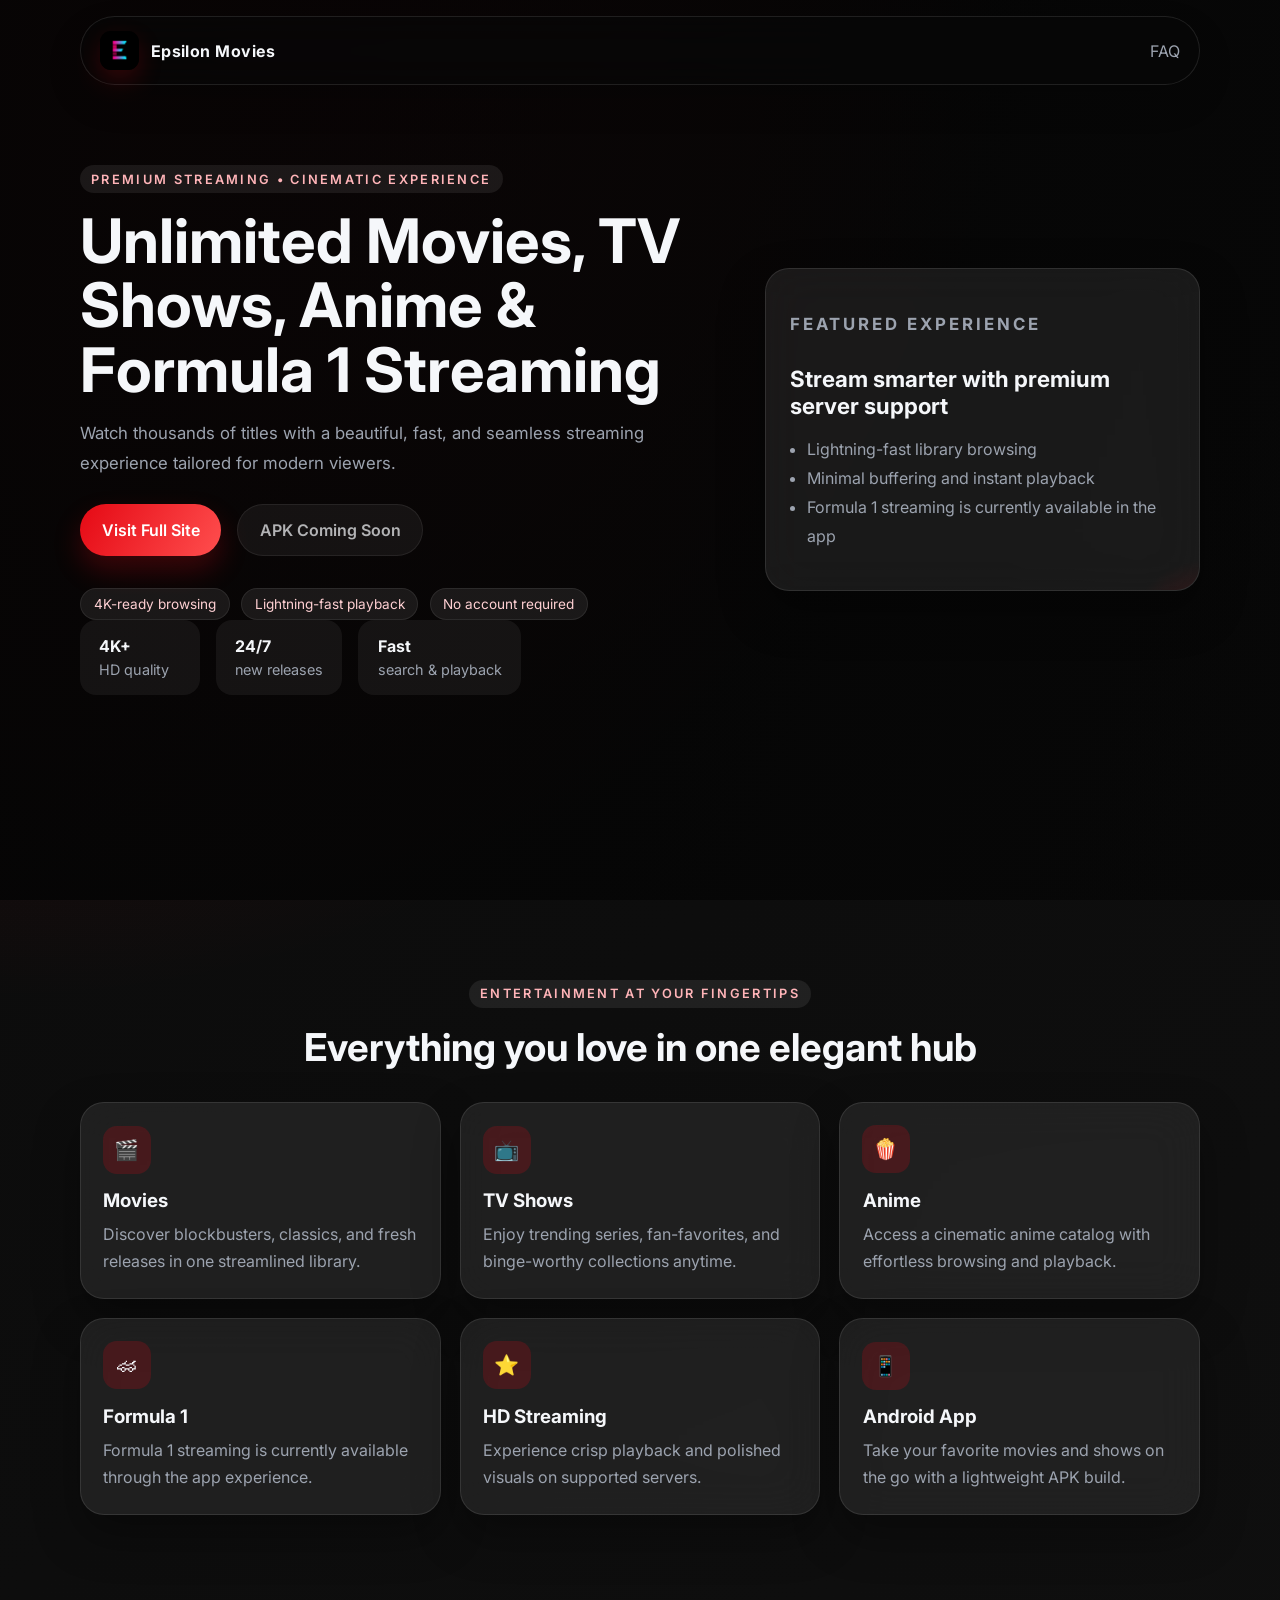
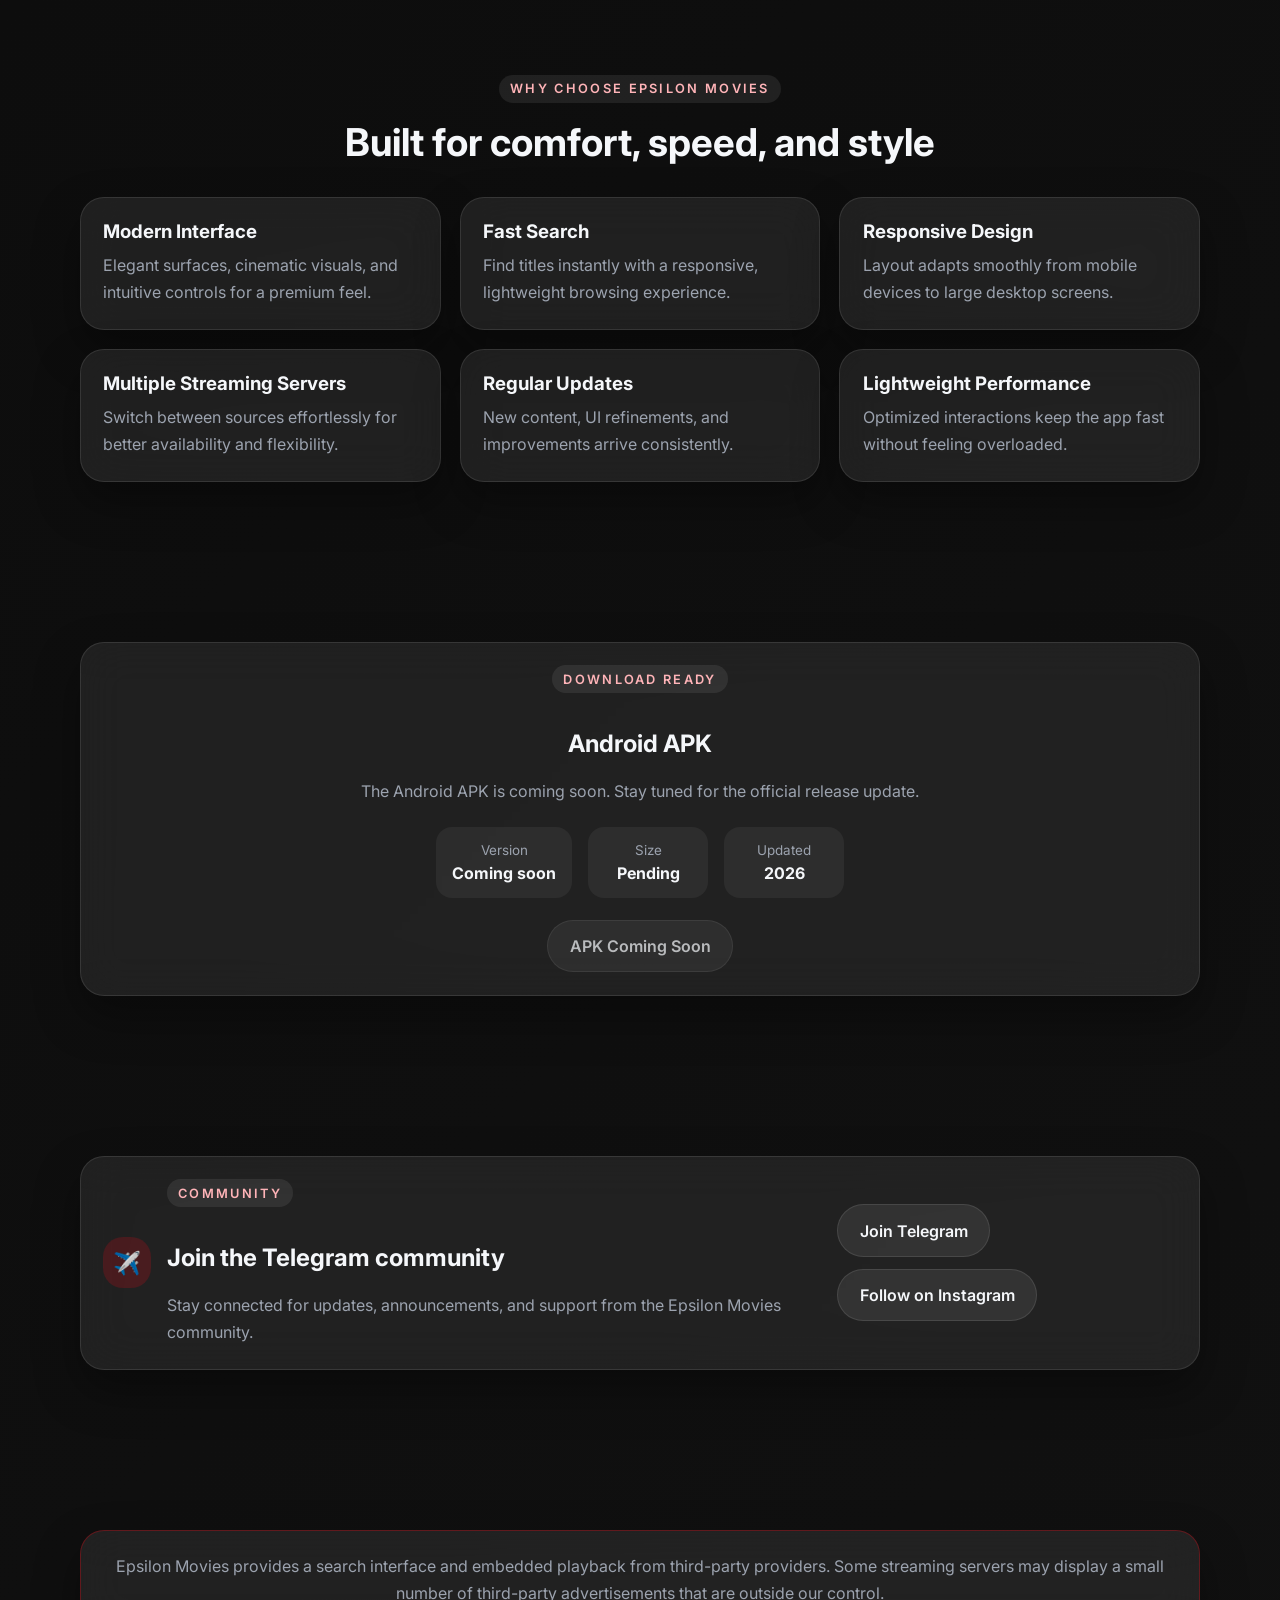
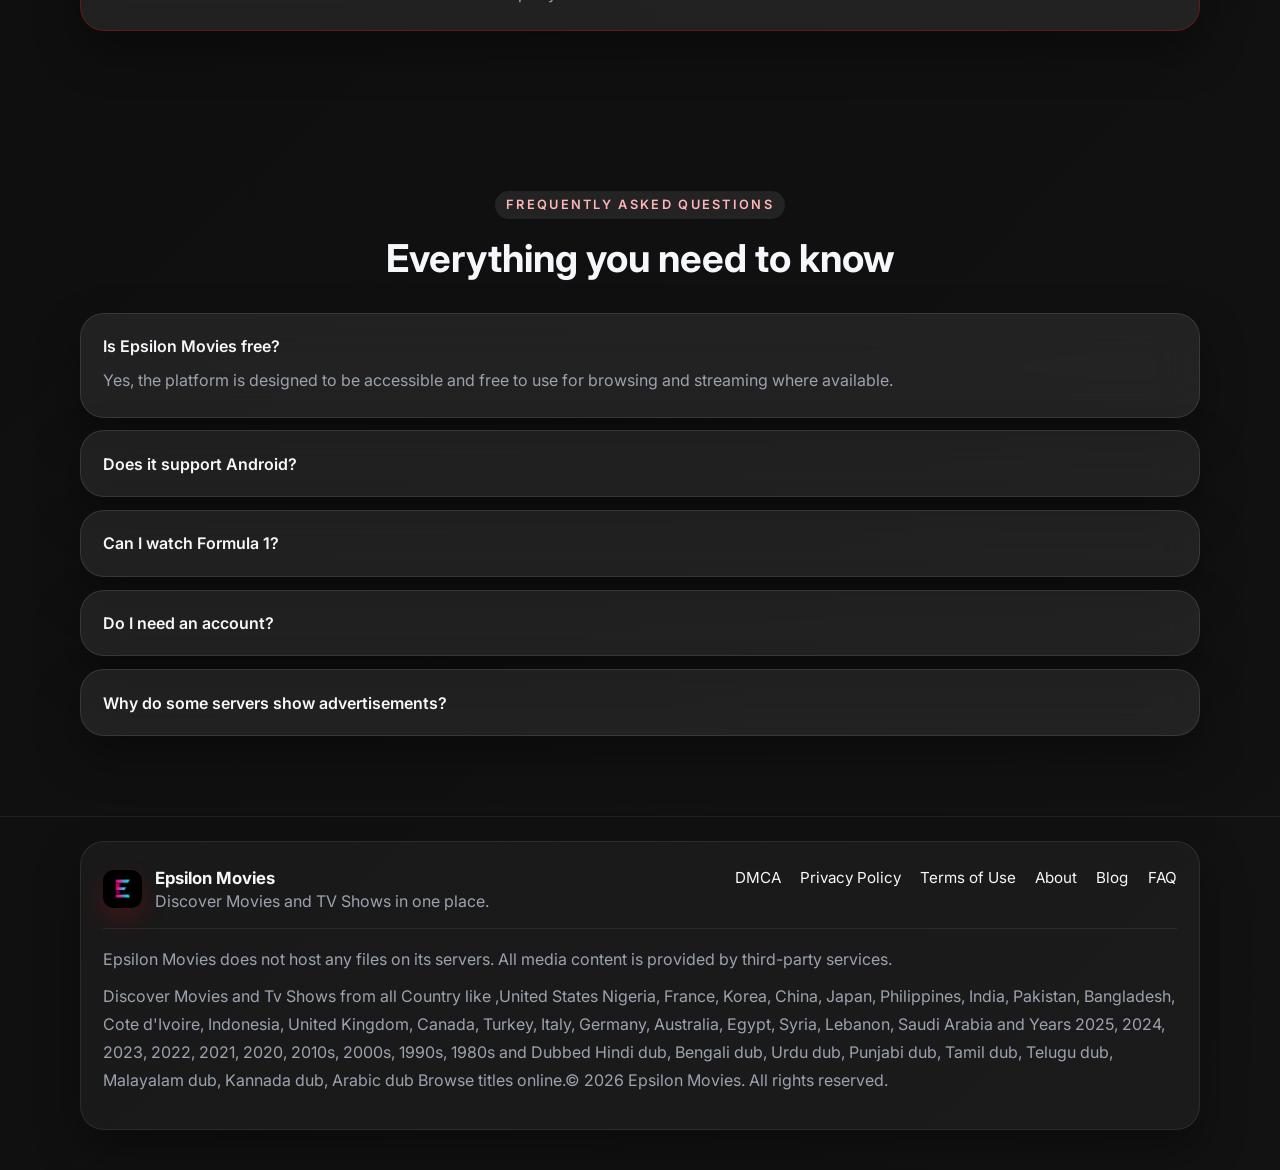
==== commit ee76e45a: "Add Google Tag Manager and Analytics" ====
--- a/index.html
+++ b/index.html
@@ -16,6 +16,13 @@
     />
     <meta property="og:type" content="website" />
     <meta name="robots" content="index,follow" />
+    <!-- Google Tag Manager -->
+    <script>(function(w,d,s,l,i){w[l]=w[l]||[];w[l].push({'gtm.start':
+new Date().getTime(),event:'gtm.js'});var f=d.getElementsByTagName(s)[0],
+j=d.createElement(s),dl=l!='dataLayer'?'&l='+l:'';j.async=true;j.src=
+'https://www.googletagmanager.com/gtm.js?id='+i+dl;f.parentNode.insertBefore(j,f);
+})(window,document,'script','dataLayer','GTM-NH5B6RV8');</script>
+    <!-- End Google Tag Manager -->
     <link rel="preconnect" href="https://fonts.googleapis.com" />
     <link rel="preconnect" href="https://fonts.gstatic.com" crossorigin />
     <link
@@ -26,6 +33,10 @@
     <script src="config.js"></script>
   </head>
   <body>
+    <!-- Google Tag Manager (noscript) -->
+    <noscript><iframe src="https://www.googletagmanager.com/ns.html?id=GTM-NH5B6RV8"
+height="0" width="0" style="display:none;visibility:hidden"></iframe></noscript>
+    <!-- End Google Tag Manager (noscript) -->
     <div class="progress-bar" aria-hidden="true"></div>
     <button class="back-to-top" id="backToTop" type="button" aria-label="Back to top">↑</button>
 
@@ -250,6 +261,35 @@
       </div>
     </footer>
 
+    <script>
+      // Google Analytics event tracking via GTM dataLayer
+      (function() {
+        // Ensure dataLayer exists
+        window.dataLayer = window.dataLayer || [];
+
+        // Track landing page visit
+        dataLayer.push({
+          event: 'page_view_epsilon',
+          page_type: 'landing'
+        });
+
+        // Track "Enter Epsilon Movies" / "Visit Full Site" button click and outbound click
+        var siteLink = document.querySelector('[data-site-link]');
+        if (siteLink) {
+          siteLink.addEventListener('click', function(e) {
+            dataLayer.push({
+              event: 'enter_epsilon_movies',
+              event_name: 'enter_epsilon_movies',
+              destination: 'https://epsilonmovies.space-z.ai'
+            });
+            dataLayer.push({
+              event: 'outbound_click',
+              destination: 'https://epsilonmovies.space-z.ai'
+            });
+          });
+        }
+      })();
+    </script>
     <script src="script.js"></script>
   </body>
 </html>
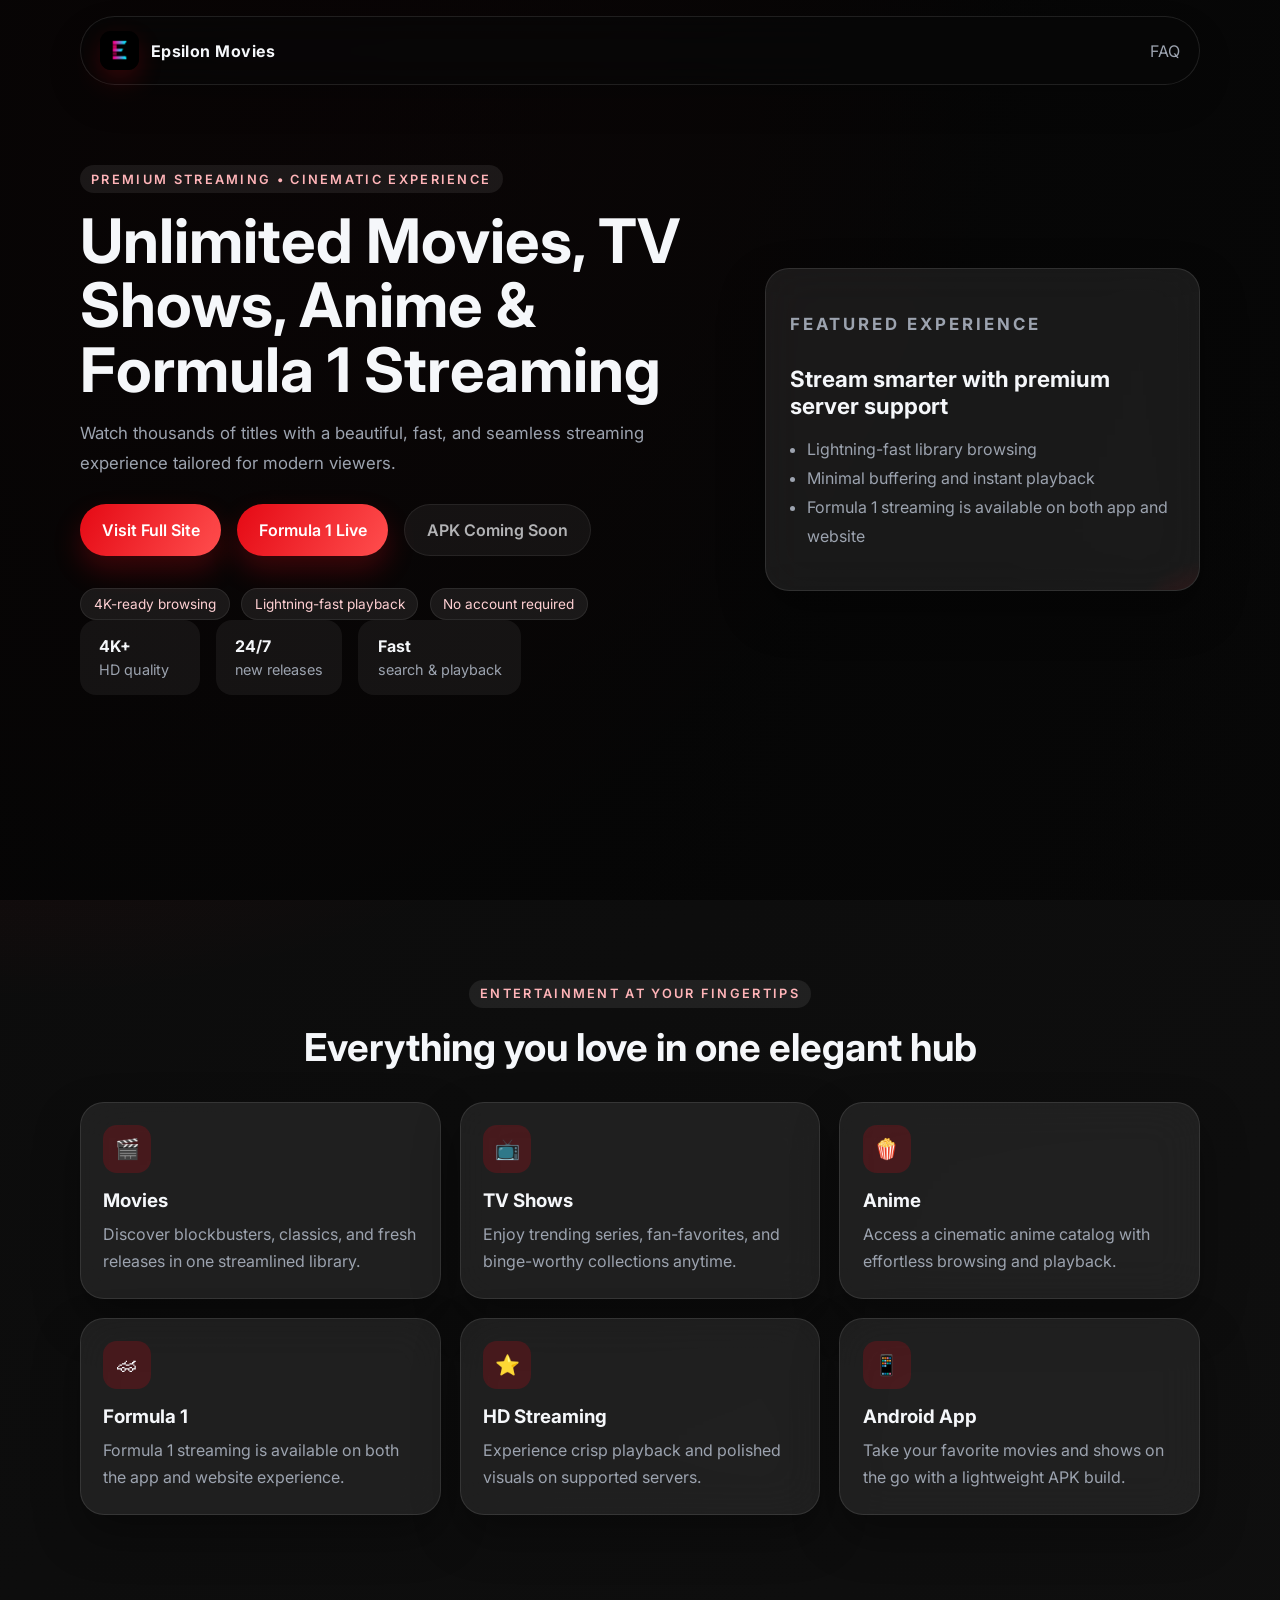
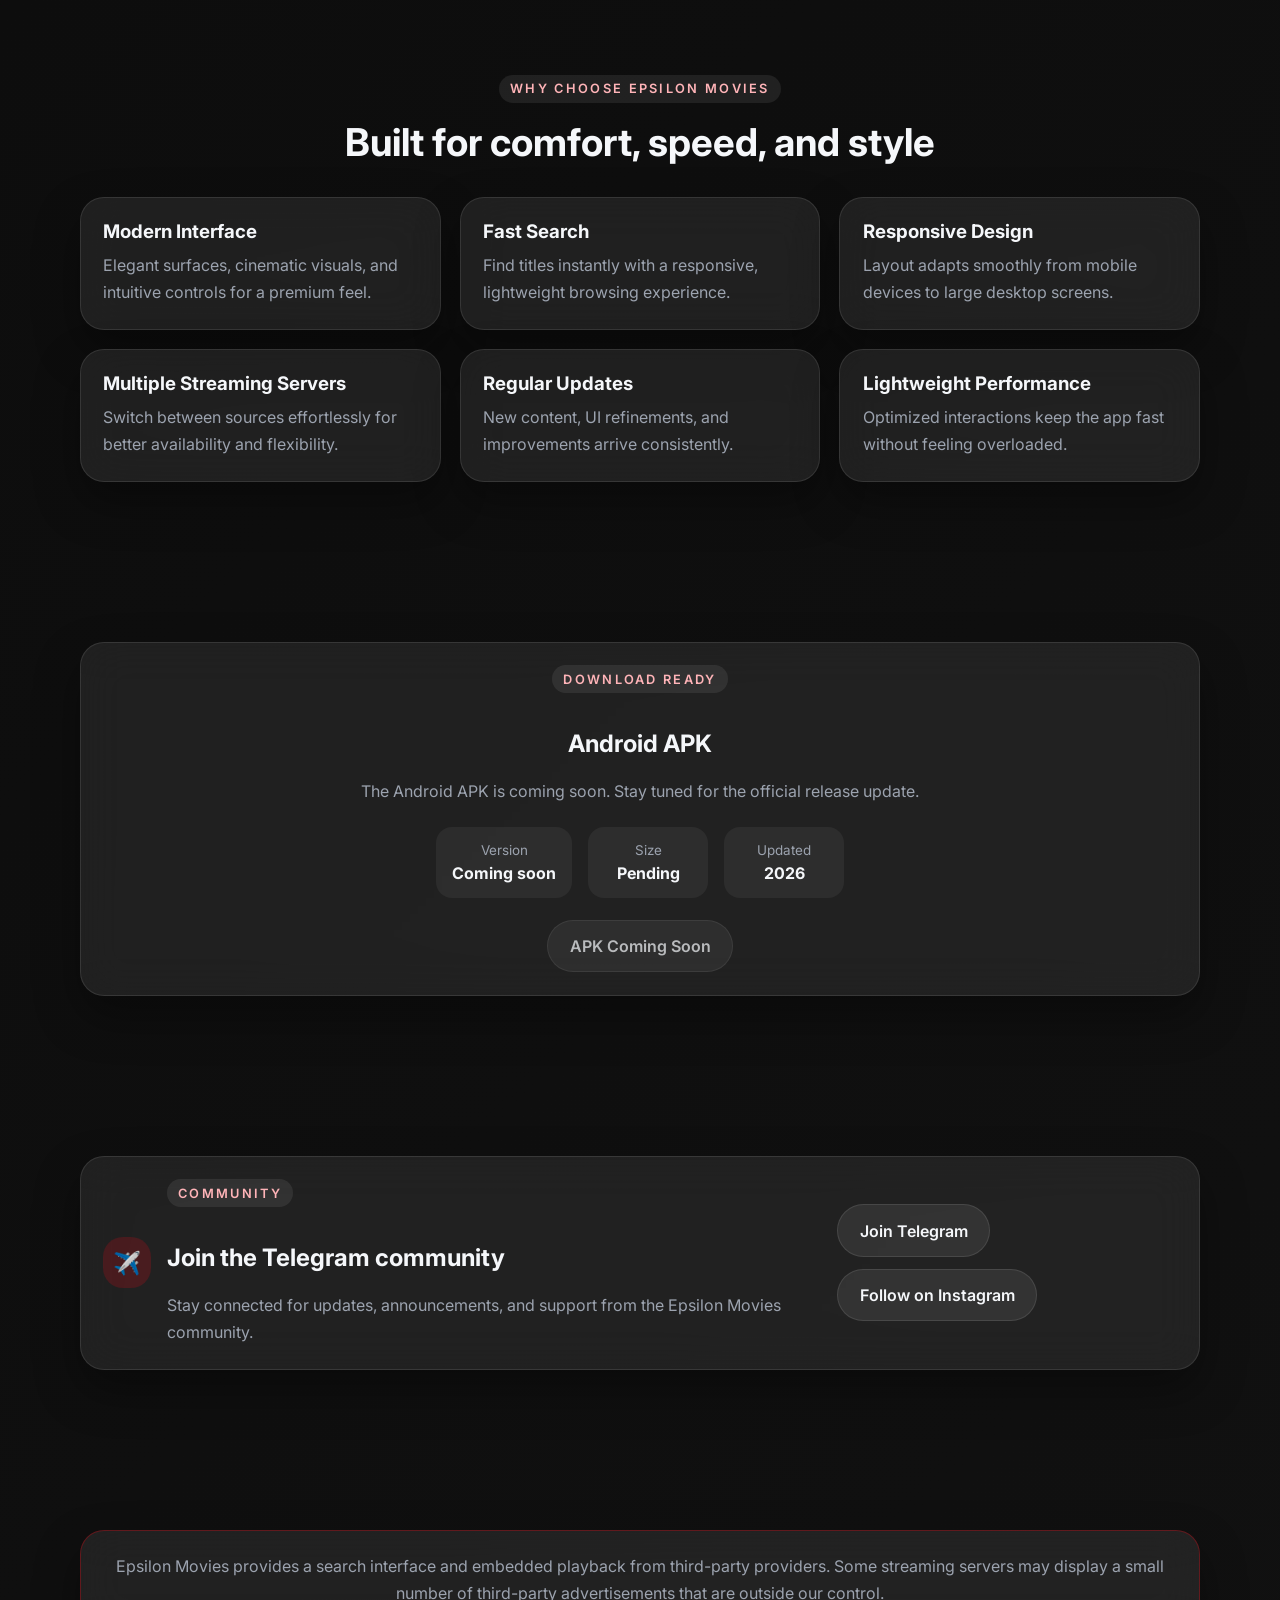
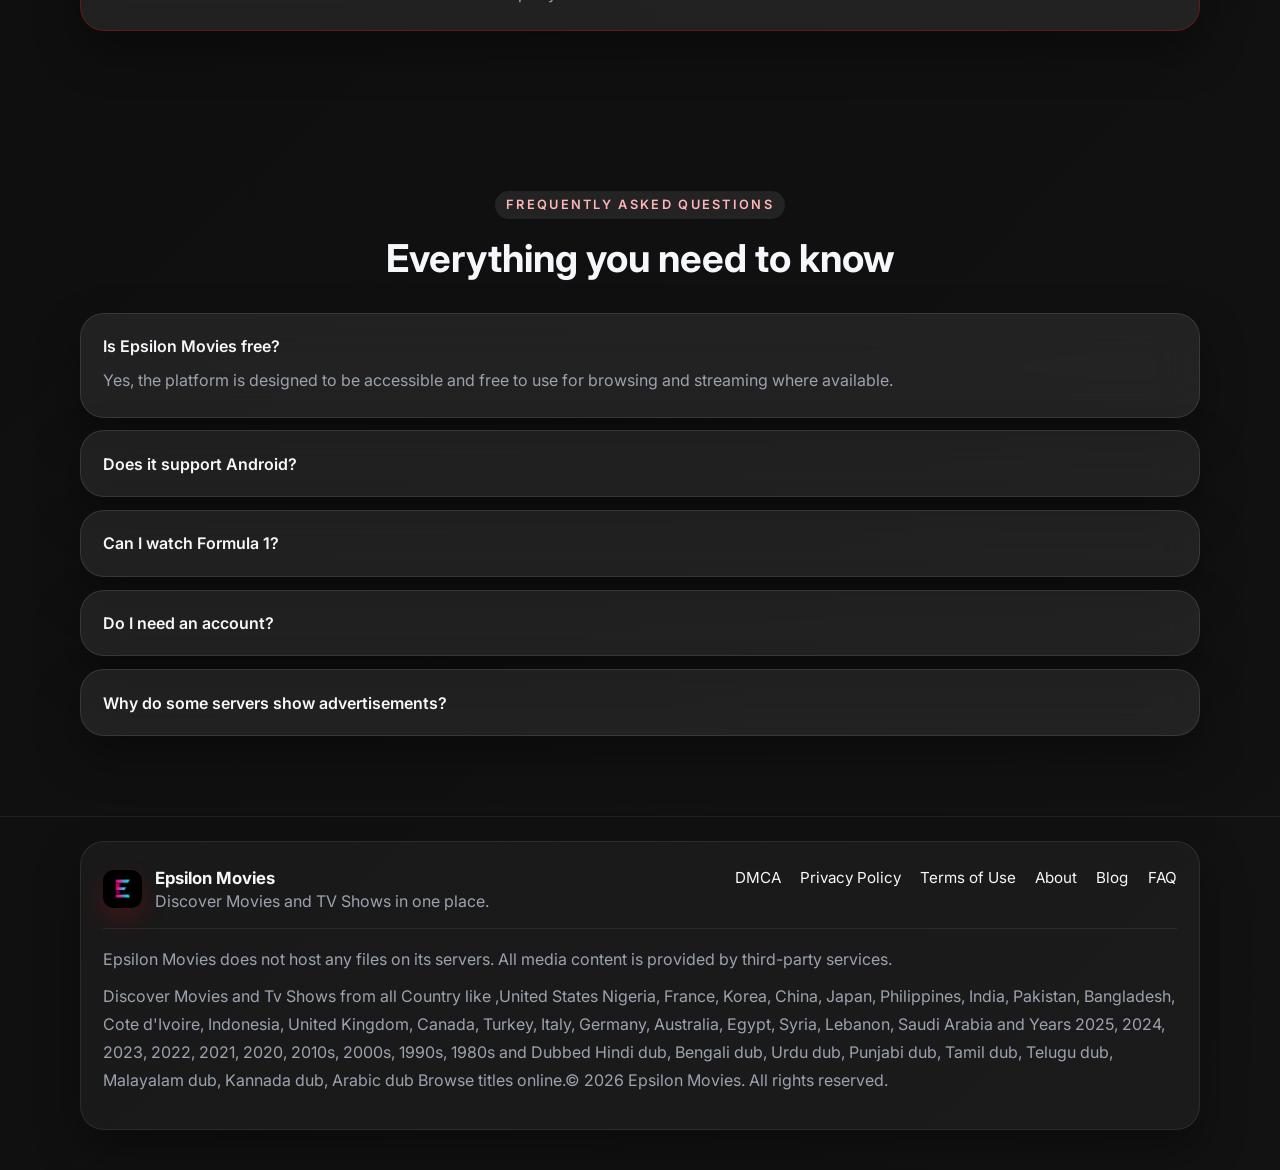
==== commit f0df4632: "Add Formula 1 Live button and update FAQ references" ====
--- a/index.html
+++ b/index.html
@@ -63,6 +63,7 @@
           </p>
           <div class="hero-actions">
             <a class="btn btn-primary" href="https://epsilonmovies.space-z.ai" data-site-link>Visit Full Site</a>
+            <a class="btn btn-primary" href="https://epsilonf1tv.space-z.ai" data-f1-link>Formula 1 Live</a>
             <a class="btn btn-secondary disabled" href="#download" aria-disabled="true">APK Coming Soon</a>
           </div>
           <div class="hero-badges" aria-label="Highlights">
@@ -82,7 +83,7 @@
           <ul>
             <li>Lightning-fast library browsing</li>
             <li>Minimal buffering and instant playback</li>
-            <li>Formula 1 streaming is currently available in the app</li>
+            <li>Formula 1 streaming is available on both app and website</li>
           </ul>
         </div>
       </div>
@@ -113,7 +114,7 @@
           <article class="glass-card feature-card reveal">
             <div class="feature-icon">🏎</div>
             <h3>Formula 1</h3>
-            <p>Formula 1 streaming is currently available through the app experience.</p>
+            <p>Formula 1 streaming is available on both the app and website experience.</p>
           </article>
           <article class="glass-card feature-card reveal">
             <div class="feature-icon">⭐</div>
@@ -216,7 +217,7 @@
           </details>
           <details class="glass-card faq-item reveal">
             <summary>Can I watch Formula 1?</summary>
-            <p>Yes, Formula 1 streaming is currently available through the app experience.</p>
+            <p>Yes, Formula 1 streaming is available on both the app as well as website.</p>
           </details>
           <details class="glass-card faq-item reveal">
             <summary>Do I need an account?</summary>
@@ -288,6 +289,17 @@
             });
           });
         }
+
+        // Track "Formula 1 Live" button click
+        var f1Link = document.querySelector('[data-f1-link]');
+        if (f1Link) {
+          f1Link.addEventListener('click', function(e) {
+            dataLayer.push({
+              event: 'formula1_live_click',
+              destination: 'https://epsilonf1tv.space-z.ai'
+            });
+          });
+        }
       })();
     </script>
     <script src="script.js"></script>
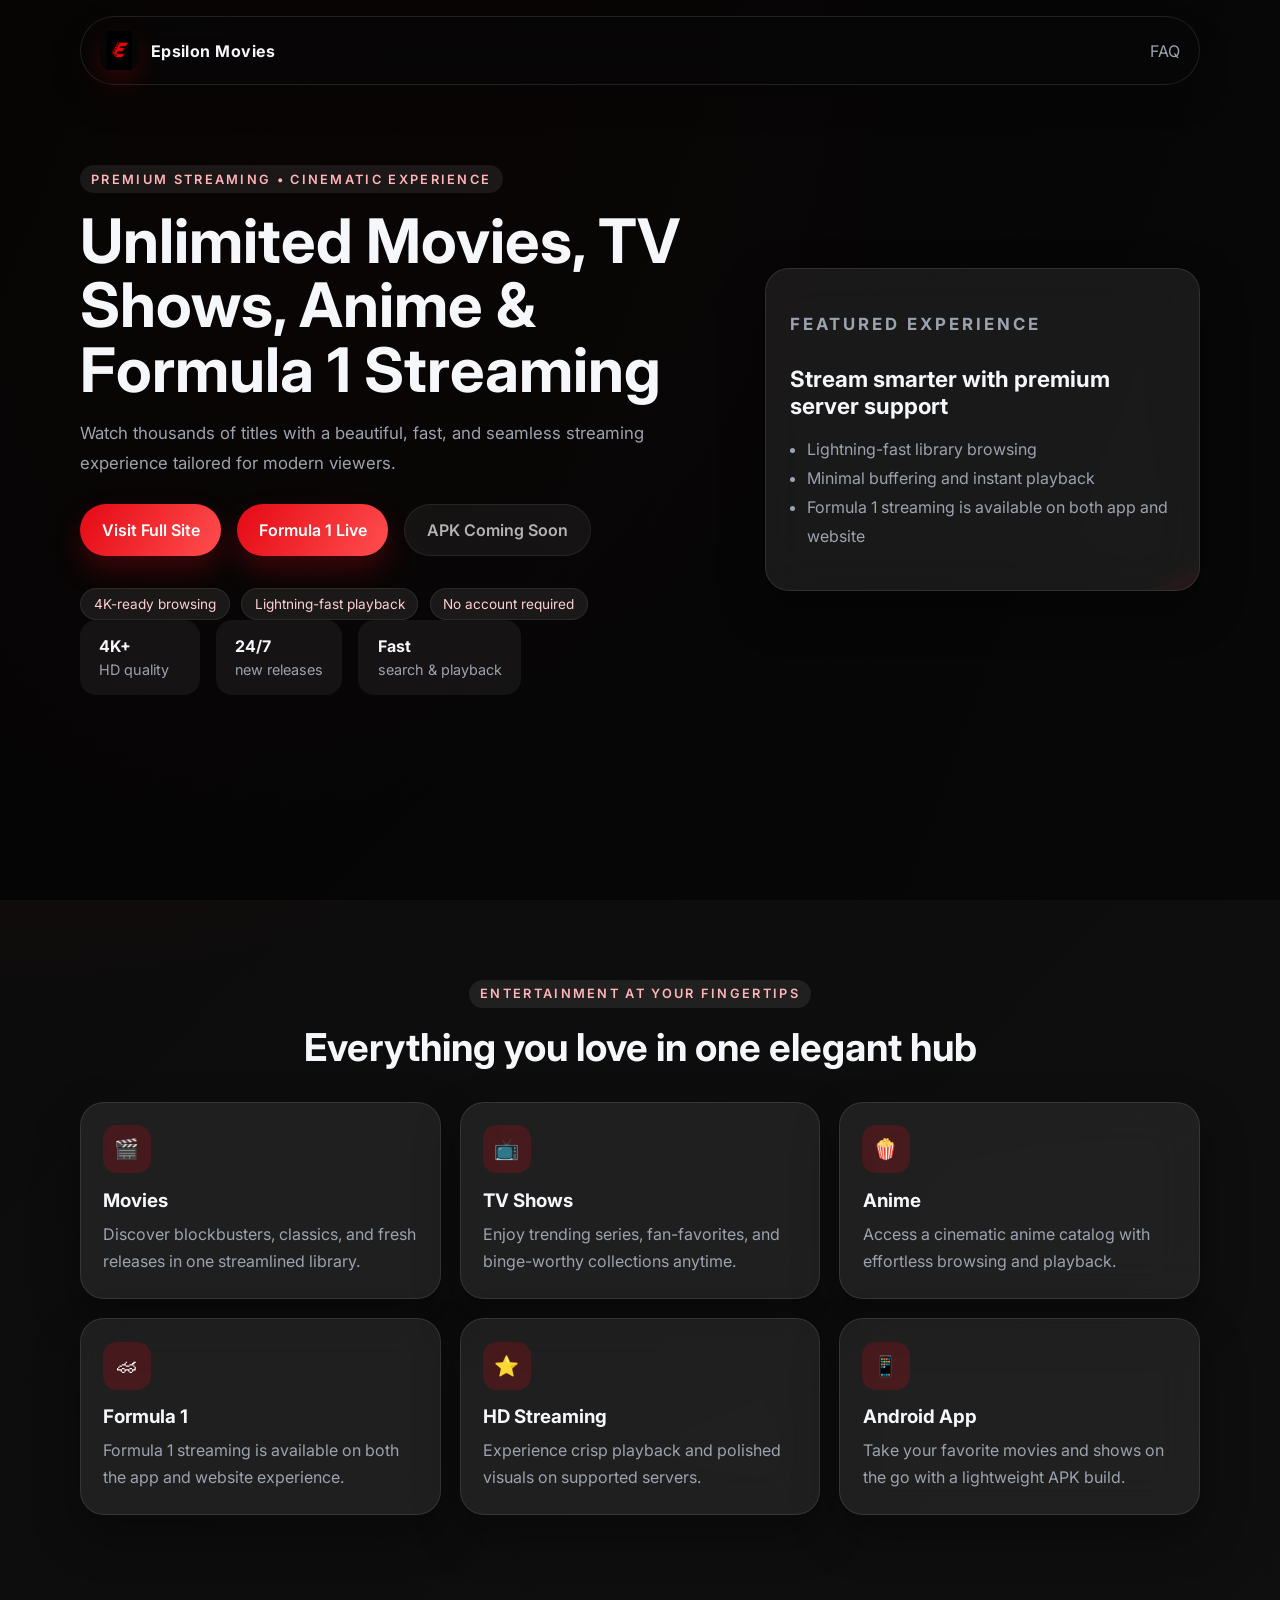
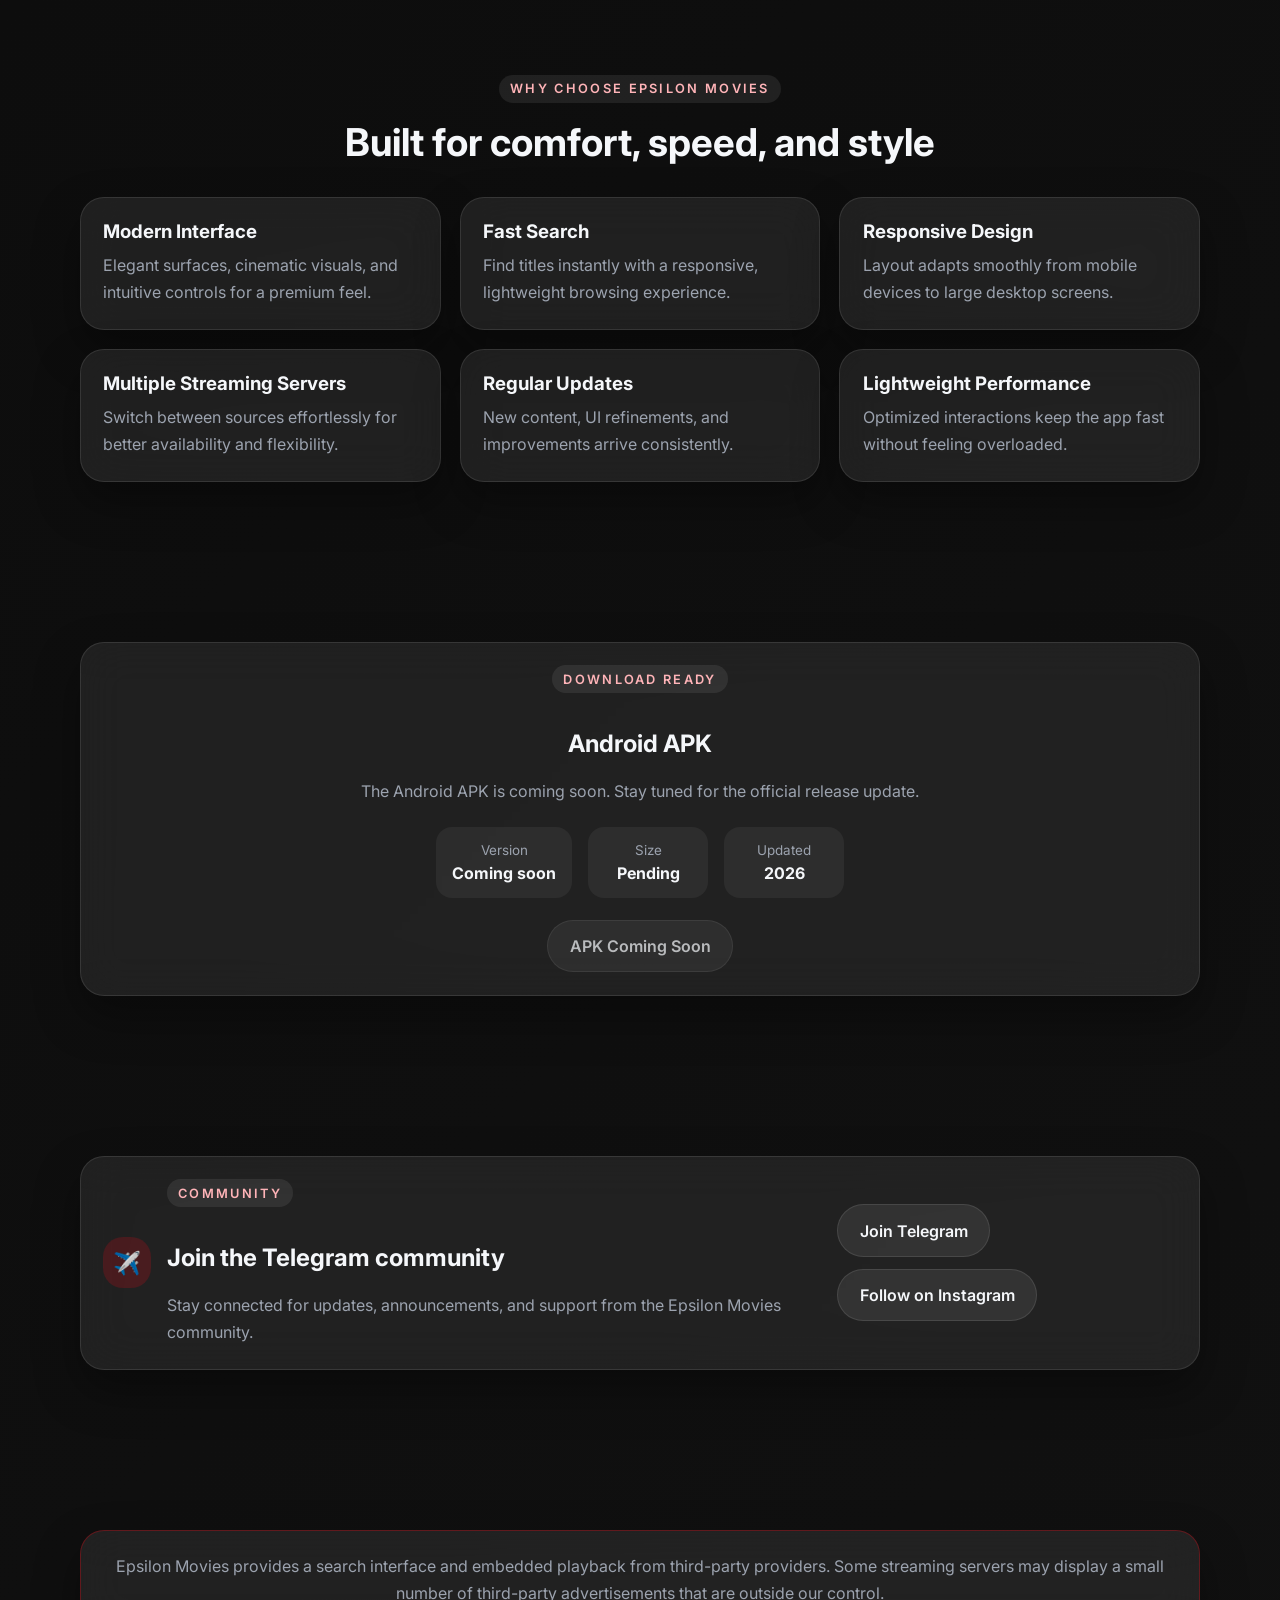
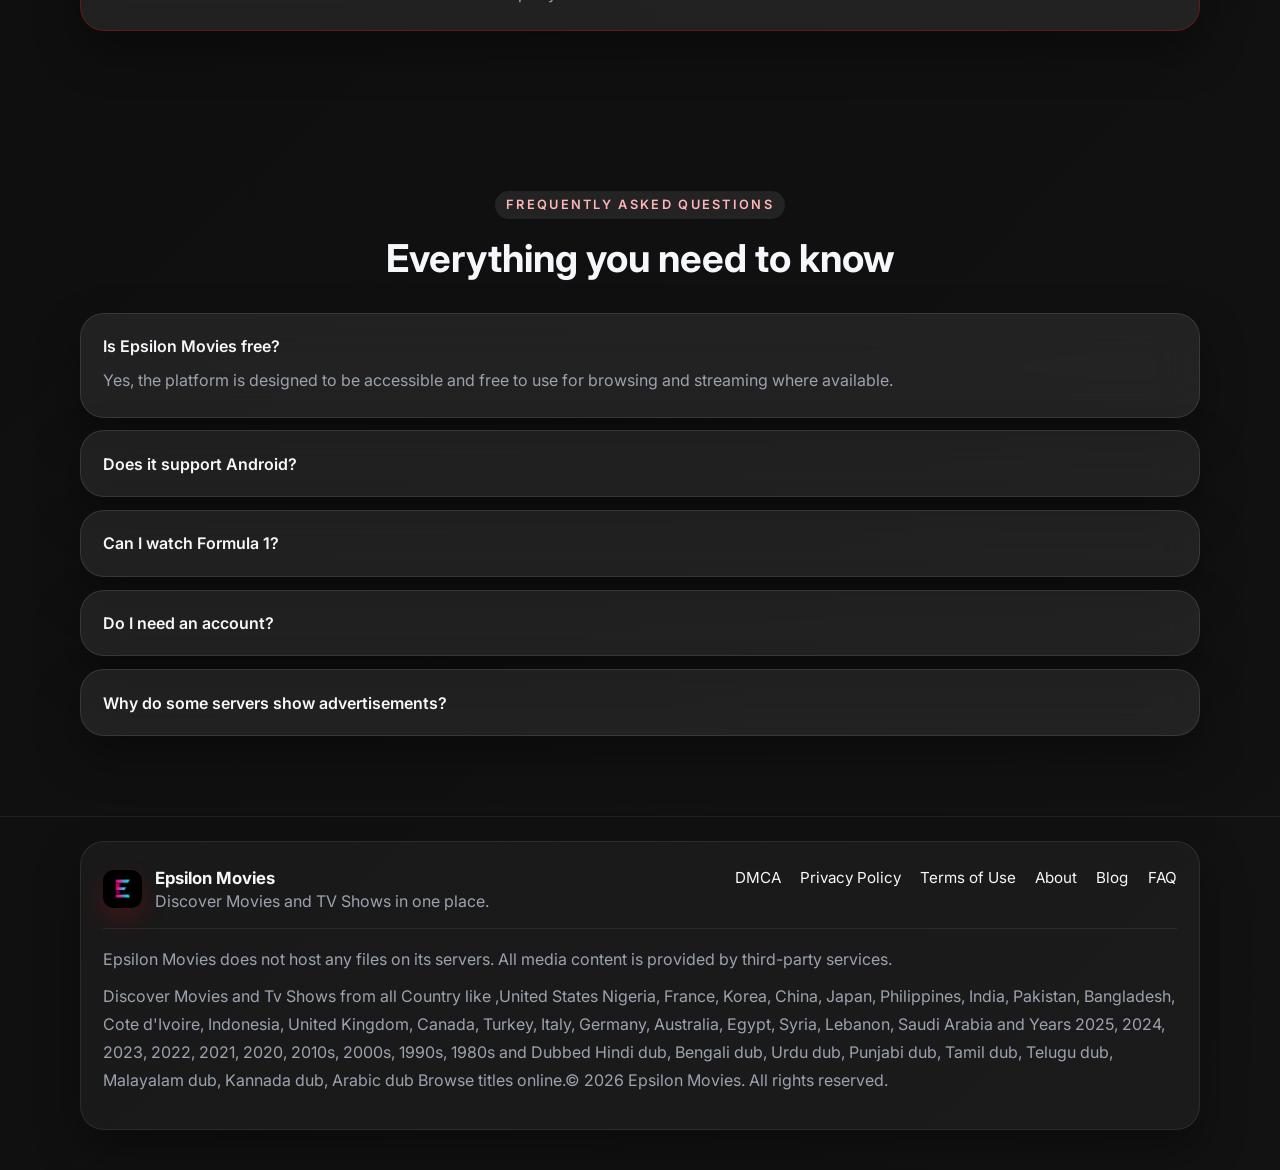
==== commit 906367bd: "Update index.html" ====
--- a/index.html
+++ b/index.html
@@ -3,7 +3,7 @@
   <head>
     <meta charset="UTF-8" />
     <meta name="viewport" content="width=device-width, initial-scale=1.0" />
-    <title>Epsilon Movies | Premium Streaming Landing Page</title>
+    <title>Epsilon Movies | Premium Streaming Movies and Sports</title>
     <meta
       name="description"
       content="Discover Epsilon Movies for unlimited movies, TV shows, anime, and Formula 1 streaming with a premium, fast, and responsive experience."
@@ -48,7 +48,7 @@
       <div class="hero-overlay"></div>
       <nav class="nav container">
         <a class="brand" href="#top" aria-label="Epsilon Movies home">
-          <img class="brand-logo" src="file_00000000ea5072099b8b63f4286912cb.png" alt="Epsilon Movies logo" />
+          <img class="brand-logo" src="file_00000000d4f87209a07a78484b09720a.png" alt="Epsilon Movies logo" />
           <span>Epsilon Movies</span>
         </a>
         <a class="nav-link" href="#faq">FAQ</a>
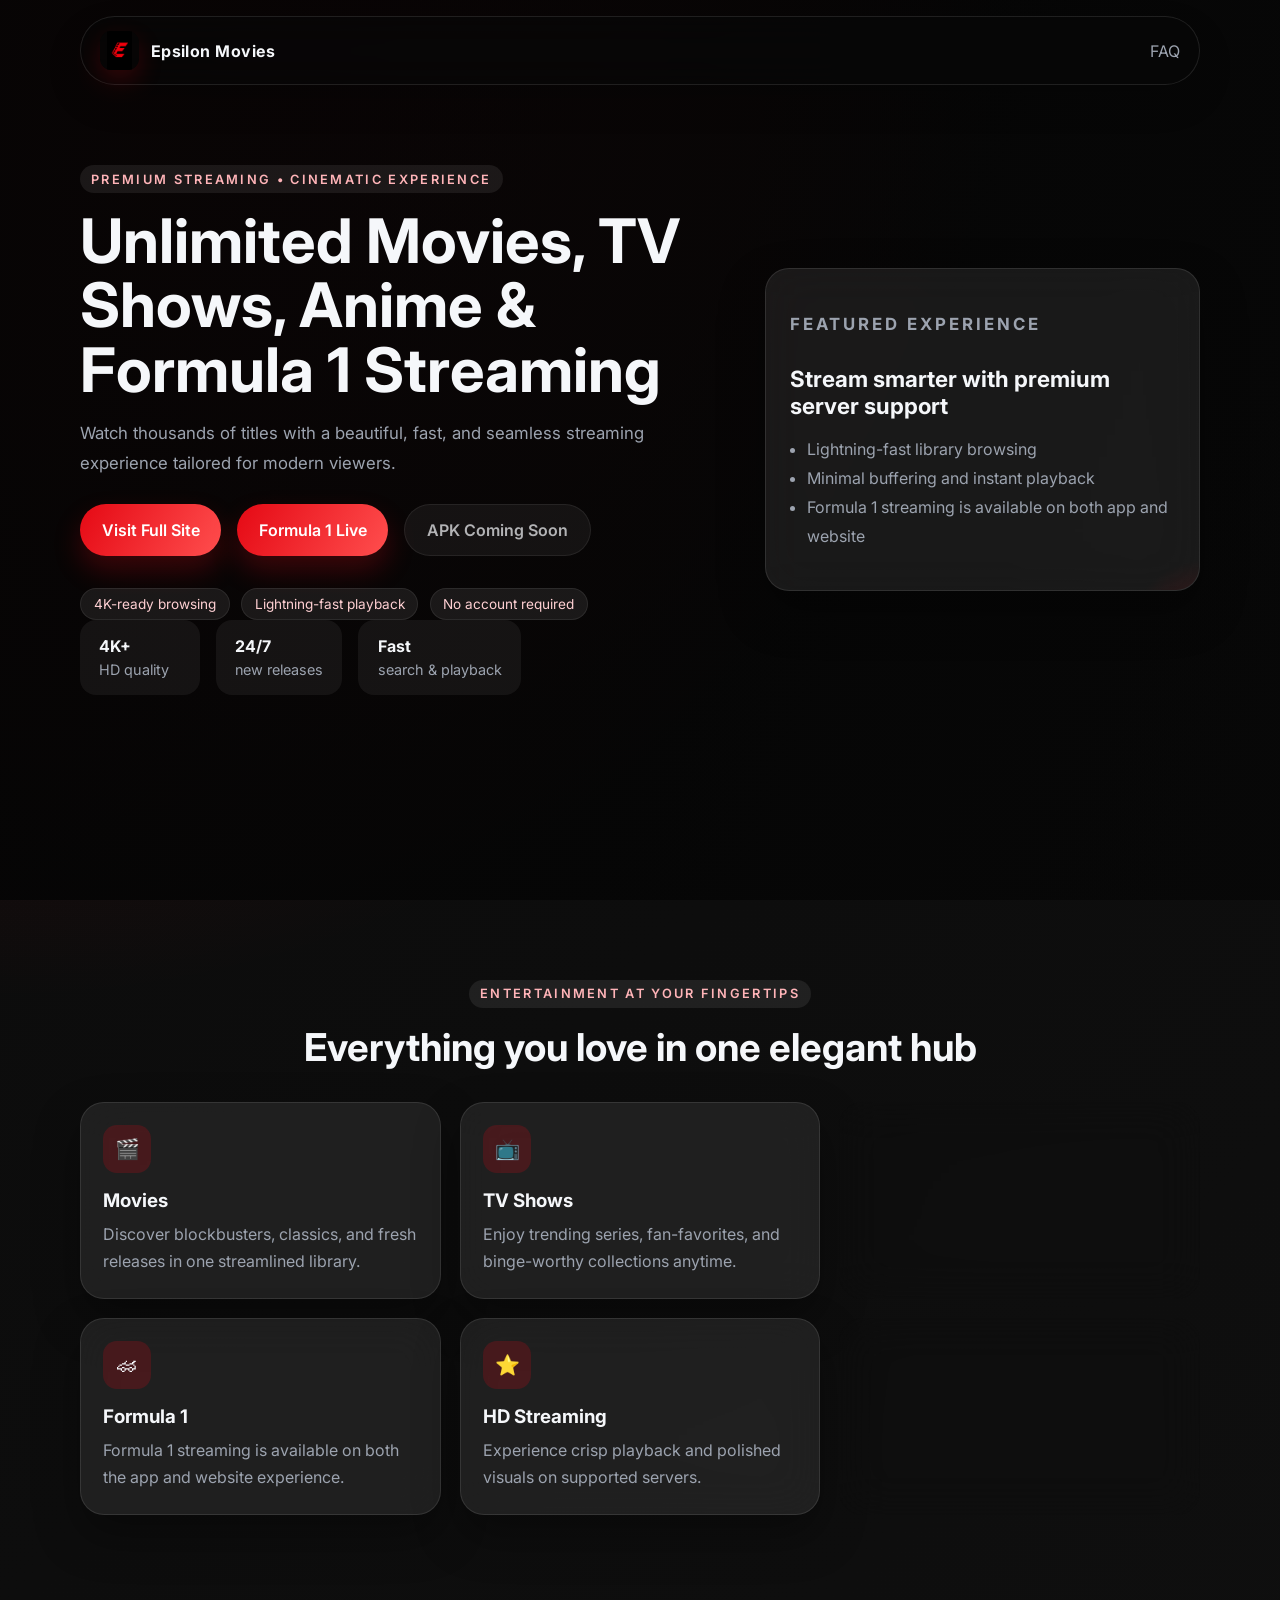
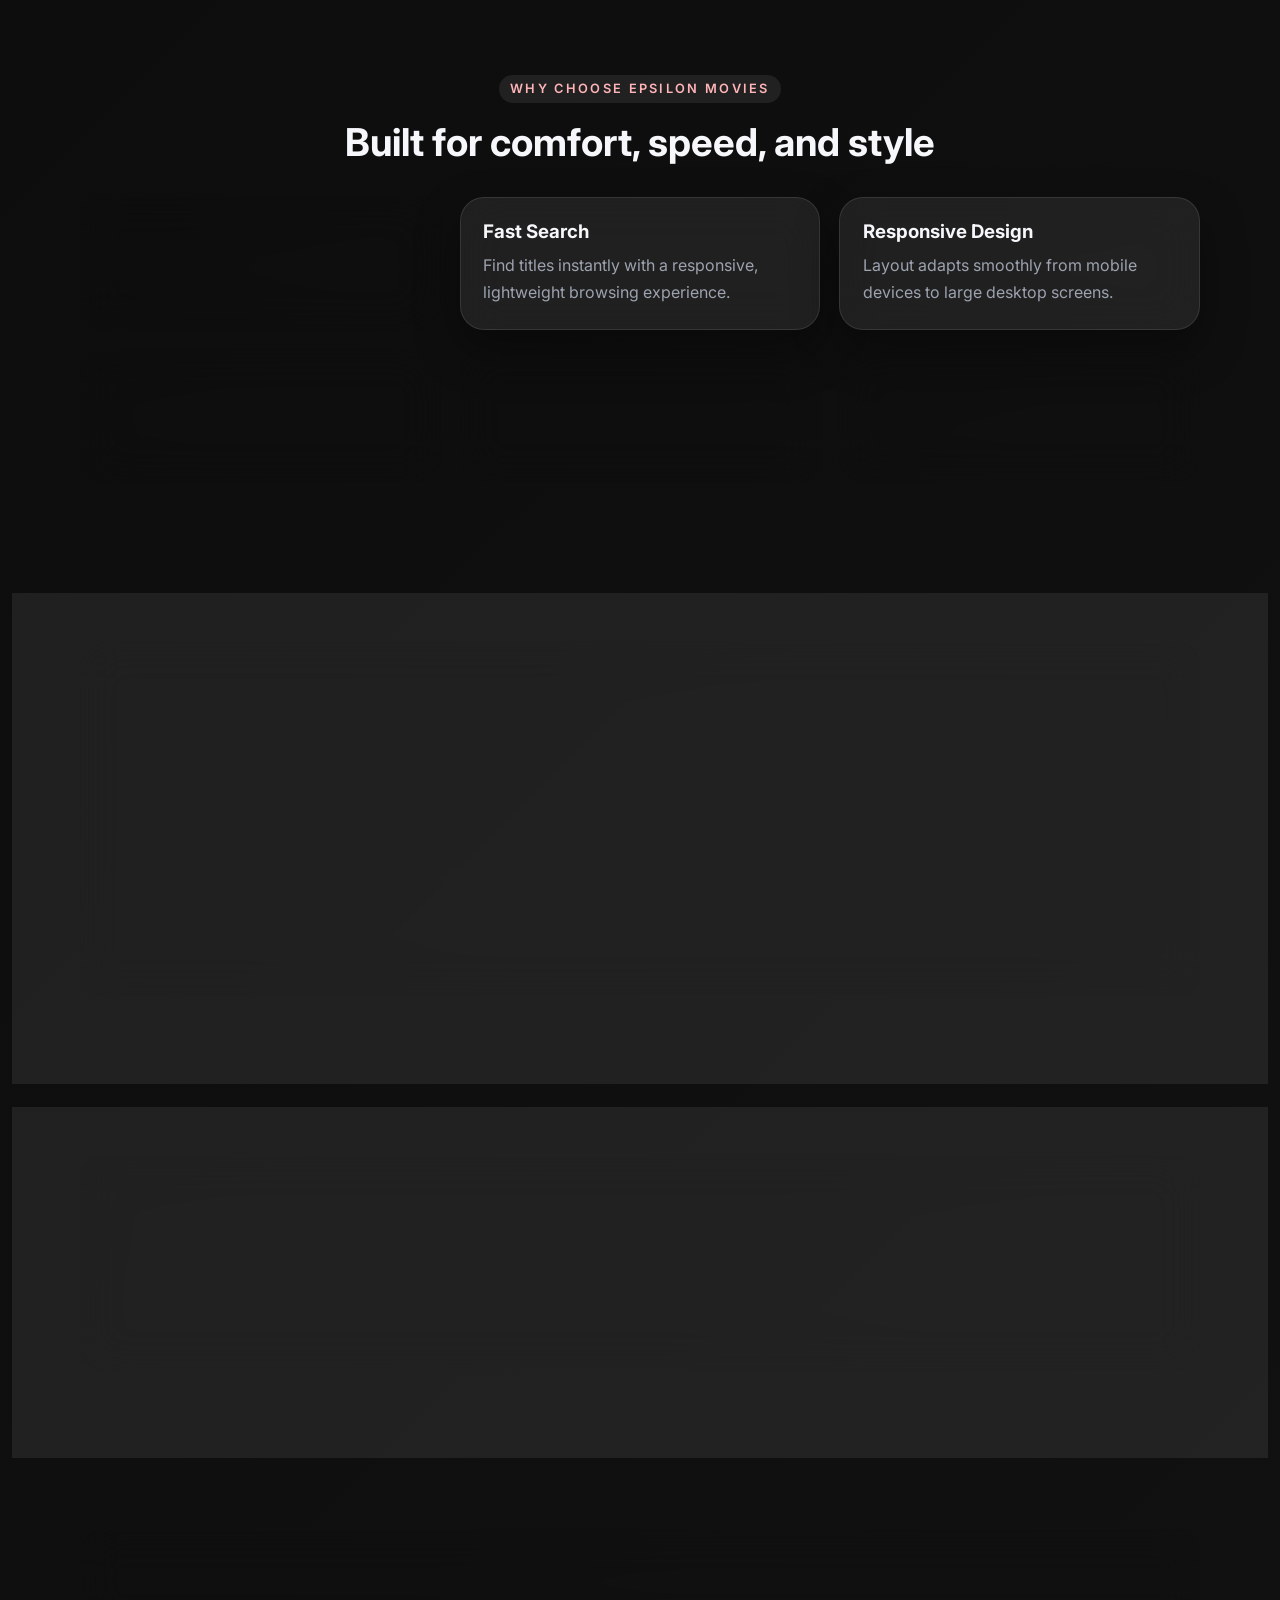
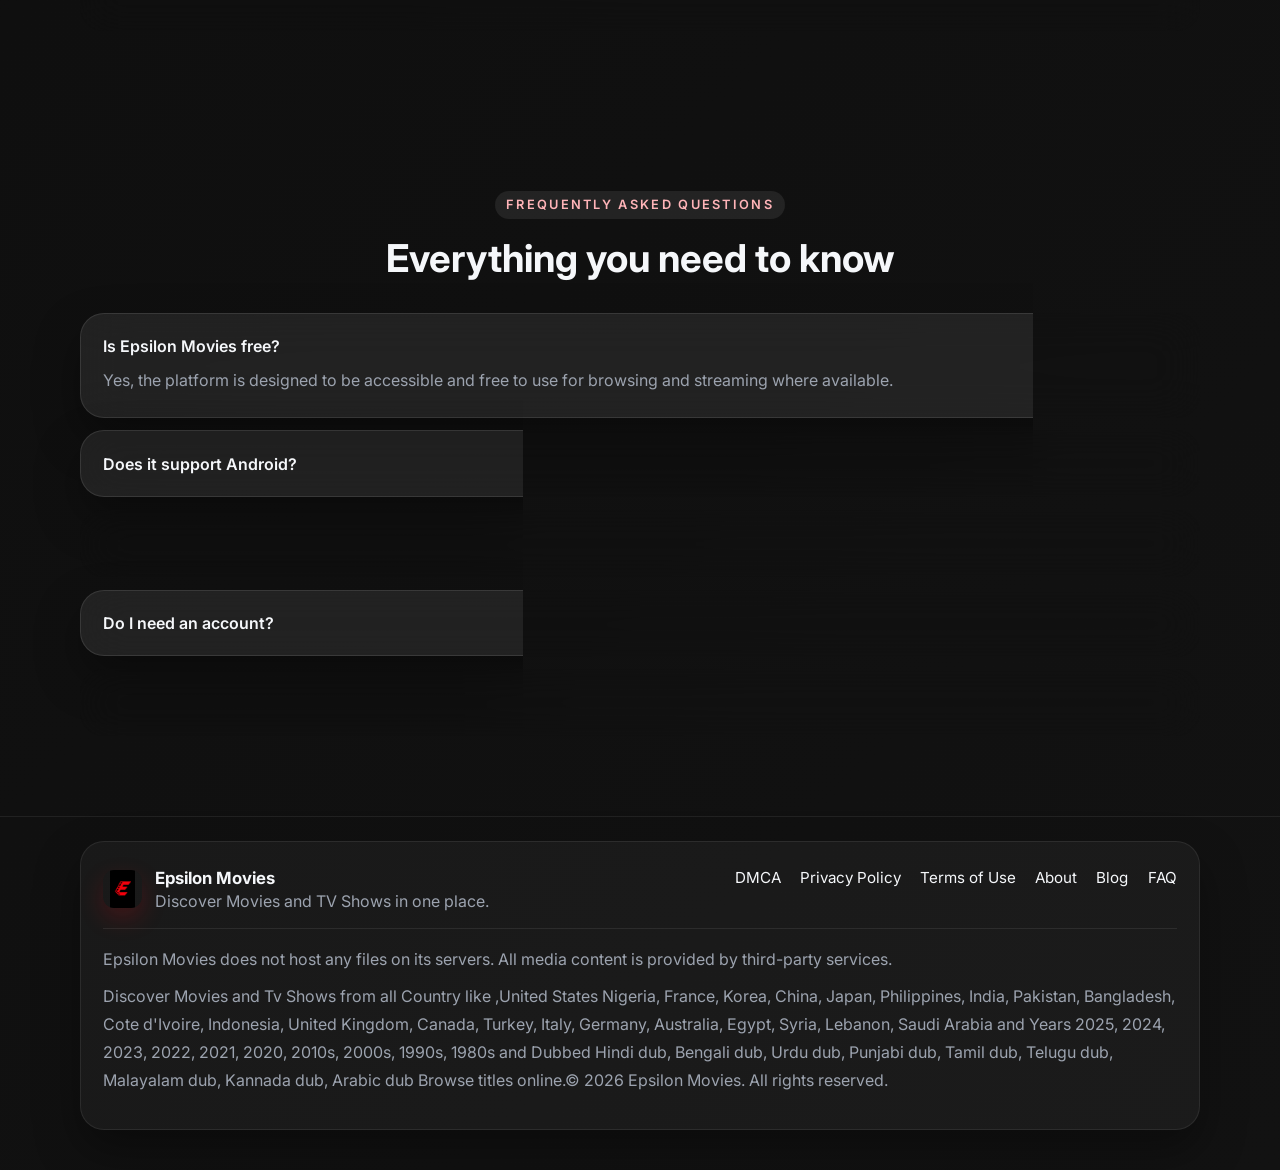
==== commit 4637232c: "Update index.html" ====
--- a/index.html
+++ b/index.html
@@ -235,7 +235,7 @@
       <div class="container footer-shell">
         <div class="footer-top">
           <div class="footer-brand">
-            <img class="brand-logo" src="file_00000000ea5072099b8b63f4286912cb.png" alt="Epsilon Movies logo" />
+            <img class="brand-logo" src="file_00000000d4f87209a07a78484b09720a.png" alt="Epsilon Movies logo" />
             <div>
               <h3>Epsilon Movies</h3>
               <p>Discover Movies and TV Shows in one place.</p>
